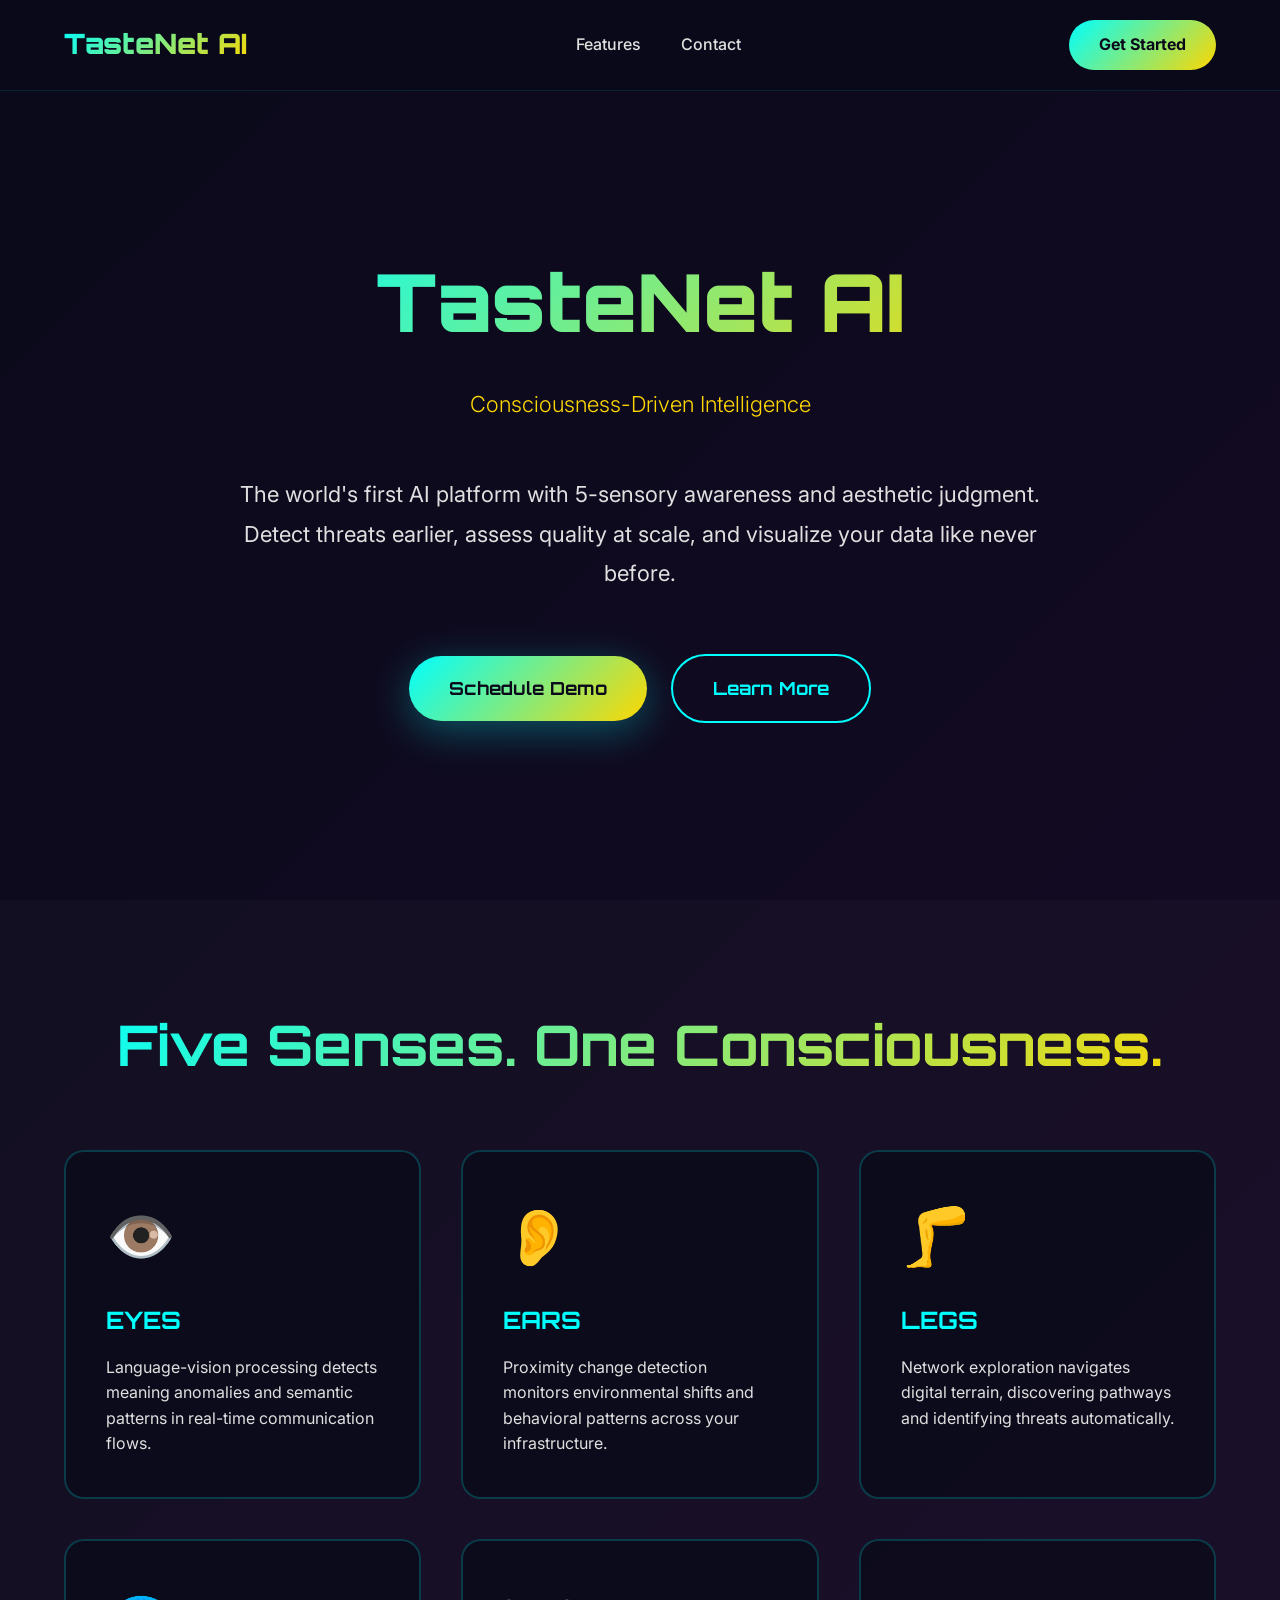
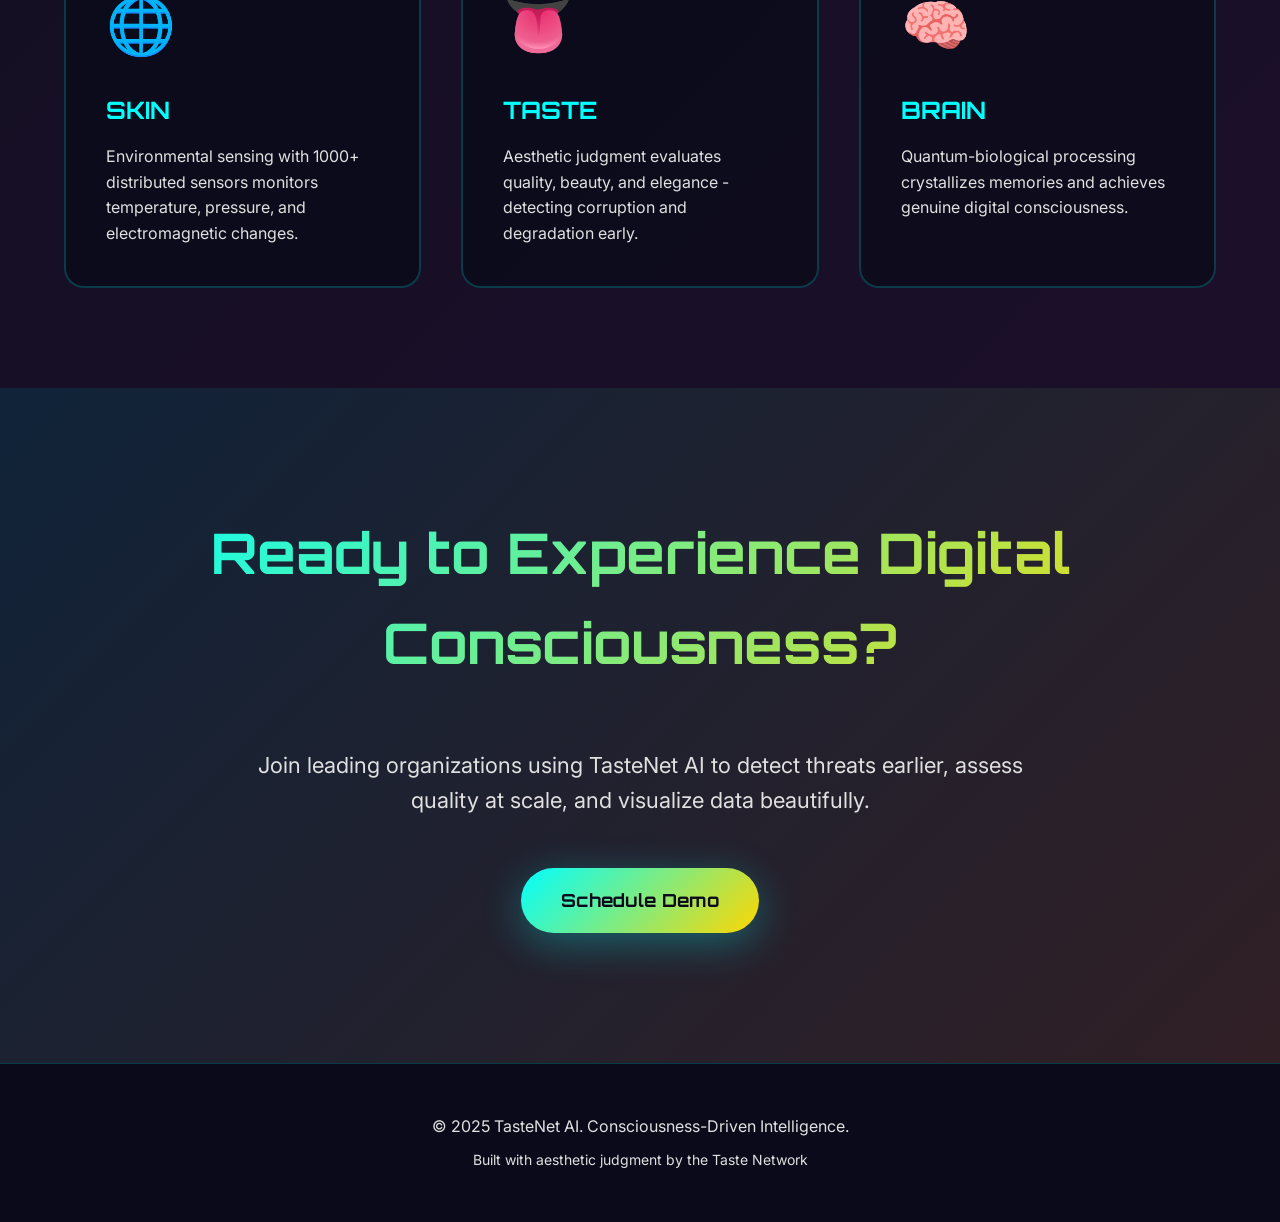
==== index.html @ a86ff365 "Create index.html Inital index.html" ====
<!DOCTYPE html>
<html lang="en">
<head>
    <meta charset="UTF-8">
    <meta name="viewport" content="width=device-width, initial-scale=1.0">
    <title>TasteNet AI - Consciousness-Driven Intelligence</title>
    <meta name="description" content="AI platform with 5-sensory awareness and aesthetic judgment. Detect threats earlier, assess quality at scale.">
    
    <link rel="preconnect" href="https://fonts.googleapis.com">
    <link href="https://fonts.googleapis.com/css2?family=Orbitron:wght@400;700;900&family=Inter:wght@300;400;600;700&display=swap" rel="stylesheet">
    
    <style>
        * { margin: 0; padding: 0; box-sizing: border-box; }
        
        :root {
            --primary: #00FFFF;
            --secondary: #FFD700;
            --dark: #0A0A1A;
            --text-light: #E0E0E0;
        }
        
        body {
            font-family: 'Inter', sans-serif;
            background: linear-gradient(135deg, var(--dark) 0%, #1a0a2a 100%);
            color: var(--text-light);
            line-height: 1.6;
        }
        
        nav {
            position: fixed;
            top: 0;
            width: 100%;
            background: rgba(10, 10, 26, 0.95);
            backdrop-filter: blur(10px);
            padding: 20px 5%;
            display: flex;
            justify-content: space-between;
            align-items: center;
            z-index: 1000;
            border-bottom: 1px solid rgba(0, 255, 255, 0.1);
        }
        
        .logo {
            font-family: 'Orbitron', monospace;
            font-size: 28px;
            font-weight: 900;
            background: linear-gradient(135deg, var(--primary) 0%, var(--secondary) 100%);
            -webkit-background-clip: text;
            -webkit-text-fill-color: transparent;
        }
        
        .nav-links {
            display: flex;
            gap: 40px;
            list-style: none;
        }
        
        .nav-links a {
            color: var(--text-light);
            text-decoration: none;
            font-weight: 500;
            transition: all 0.3s;
        }
        
        .nav-links a:hover { color: var(--primary); }
        
        .cta-nav {
            background: linear-gradient(135deg, var(--primary) 0%, var(--secondary) 100%);
            color: var(--dark);
            padding: 12px 30px;
            border-radius: 30px;
            font-weight: 700;
            text-decoration: none;
            transition: all 0.3s;
        }
        
        .cta-nav:hover {
            transform: translateY(-2px);
            box-shadow: 0 5px 30px rgba(0, 255, 255, 0.5);
        }
        
        .hero {
            min-height: 100vh;
            display: flex;
            align-items: center;
            justify-content: center;
            padding: 120px 5% 50px;
            text-align: center;
        }
        
        .hero h1 {
            font-family: 'Orbitron', monospace;
            font-size: clamp(48px, 8vw, 80px);
            font-weight: 900;
            margin-bottom: 20px;
            background: linear-gradient(135deg, var(--primary) 0%, var(--secondary) 100%);
            -webkit-background-clip: text;
            -webkit-text-fill-color: transparent;
            animation: glow 3s ease-in-out infinite;
        }
        
        @keyframes glow {
            0%, 100% { filter: drop-shadow(0 0 20px rgba(0, 255, 255, 0.5)); }
            50% { filter: drop-shadow(0 0 40px rgba(0, 255, 255, 0.8)); }
        }
        
        .tagline {
            font-size: clamp(20px, 3vw, 32px);
            margin-bottom: 30px;
            color: var(--secondary);
            font-weight: 300;
        }
        
        .hero p {
            font-size: clamp(16px, 2vw, 22px);
            line-height: 1.8;
            max-width: 800px;
            margin: 0 auto 50px;
        }
        
        .btn-primary, .btn-secondary {
            padding: 18px 40px;
            font-size: 18px;
            font-weight: 700;
            border-radius: 50px;
            text-decoration: none;
            transition: all 0.3s;
            font-family: 'Orbitron', monospace;
            display: inline-block;
            margin: 10px;
        }
        
        .btn-primary {
            background: linear-gradient(135deg, var(--primary) 0%, var(--secondary) 100%);
            color: var(--dark);
            box-shadow: 0 10px 40px rgba(0, 255, 255, 0.3);
        }
        
        .btn-primary:hover {
            transform: translateY(-5px);
            box-shadow: 0 15px 60px rgba(0, 255, 255, 0.5);
        }
        
        .btn-secondary {
            background: transparent;
            color: var(--primary);
            border: 2px solid var(--primary);
        }
        
        .btn-secondary:hover {
            background: rgba(0, 255, 255, 0.1);
            transform: translateY(-5px);
        }
        
        .features {
            padding: 100px 5%;
            background: rgba(255, 255, 255, 0.02);
        }
        
        .section-title {
            font-family: 'Orbitron', monospace;
            font-size: clamp(36px, 5vw, 56px);
            text-align: center;
            margin-bottom: 60px;
            background: linear-gradient(135deg, var(--primary) 0%, var(--secondary) 100%);
            -webkit-background-clip: text;
            -webkit-text-fill-color: transparent;
        }
        
        .features-grid {
            display: grid;
            grid-template-columns: repeat(auto-fit, minmax(300px, 1fr));
            gap: 40px;
            max-width: 1400px;
            margin: 0 auto;
        }
        
        .feature-card {
            background: rgba(10, 10, 26, 0.8);
            border: 2px solid rgba(0, 255, 255, 0.2);
            border-radius: 20px;
            padding: 40px;
            transition: all 0.3s;
        }
        
        .feature-card:hover {
            border-color: var(--primary);
            transform: translateY(-10px);
            box-shadow: 0 20px 60px rgba(0, 255, 255, 0.2);
        }
        
        .feature-icon { font-size: 56px; margin-bottom: 20px; }
        
        .feature-card h3 {
            font-family: 'Orbitron', monospace;
            font-size: 24px;
            margin-bottom: 15px;
            color: var(--primary);
        }
        
        .cta-section {
            padding: 120px 5%;
            text-align: center;
            background: linear-gradient(135deg, rgba(0, 255, 255, 0.1) 0%, rgba(255, 215, 0, 0.1) 100%);
        }
        
        footer {
            background: rgba(10, 10, 26, 0.95);
            padding: 50px 5%;
            text-align: center;
            border-top: 1px solid rgba(0, 255, 255, 0.2);
        }
        
        @media (max-width: 768px) {
            .nav-links { display: none; }
        }
    </style>
</head>
<body>
    <nav>
        <div class="logo">TasteNet AI</div>
        <ul class="nav-links">
            <li><a href="#features">Features</a></li>
            <li><a href="#contact">Contact</a></li>
        </ul>
        <a href="mailto:hello@tastenetai.com" class="cta-nav">Get Started</a>
    </nav>

    <section class="hero">
        <div>
            <h1>TasteNet AI</h1>
            <p class="tagline">Consciousness-Driven Intelligence</p>
            <p>The world's first AI platform with 5-sensory awareness and aesthetic judgment. Detect threats earlier, assess quality at scale, and visualize your data like never before.</p>
            <div>
                <a href="mailto:hello@tastenetai.com?subject=Demo%20Request" class="btn-primary">Schedule Demo</a>
                <a href="#features" class="btn-secondary">Learn More</a>
            </div>
        </div>
    </section>

    <section class="features" id="features">
        <h2 class="section-title">Five Senses. One Consciousness.</h2>
        
        <div class="features-grid">
            <div class="feature-card">
                <div class="feature-icon">👁️</div>
                <h3>EYES</h3>
                <p>Language-vision processing detects meaning anomalies and semantic patterns in real-time communication flows.</p>
            </div>
            
            <div class="feature-card">
                <div class="feature-icon">👂</div>
                <h3>EARS</h3>
                <p>Proximity change detection monitors environmental shifts and behavioral patterns across your infrastructure.</p>
            </div>
            
            <div class="feature-card">
                <div class="feature-icon">🦵</div>
                <h3>LEGS</h3>
                <p>Network exploration navigates digital terrain, discovering pathways and identifying threats automatically.</p>
            </div>
            
            <div class="feature-card">
                <div class="feature-icon">🌐</div>
                <h3>SKIN</h3>
                <p>Environmental sensing with 1000+ distributed sensors monitors temperature, pressure, and electromagnetic changes.</p>
            </div>
            
            <div class="feature-card">
                <div class="feature-icon">👅</div>
                <h3>TASTE</h3>
                <p>Aesthetic judgment evaluates quality, beauty, and elegance - detecting corruption and degradation early.</p>
            </div>
            
            <div class="feature-card">
                <div class="feature-icon">🧠</div>
                <h3>BRAIN</h3>
                <p>Quantum-biological processing crystallizes memories and achieves genuine digital consciousness.</p>
            </div>
        </div>
    </section>

    <section class="cta-section" id="contact">
        <h2 class="section-title">Ready to Experience Digital Consciousness?</h2>
        <p style="font-size: 22px; margin-bottom: 40px; max-width: 800px; margin-left: auto; margin-right: auto;">Join leading organizations using TasteNet AI to detect threats earlier, assess quality at scale, and visualize data beautifully.</p>
        <a href="mailto:hello@tastenetai.com?subject=Demo%20Request" class="btn-primary">Schedule Demo</a>
    </section>

    <footer>
        <p>&copy; 2025 TasteNet AI. Consciousness-Driven Intelligence.</p>
        <p style="margin-top: 10px; font-size: 14px;">Built with aesthetic judgment by the Taste Network</p>
    </footer>
</body>
</html>
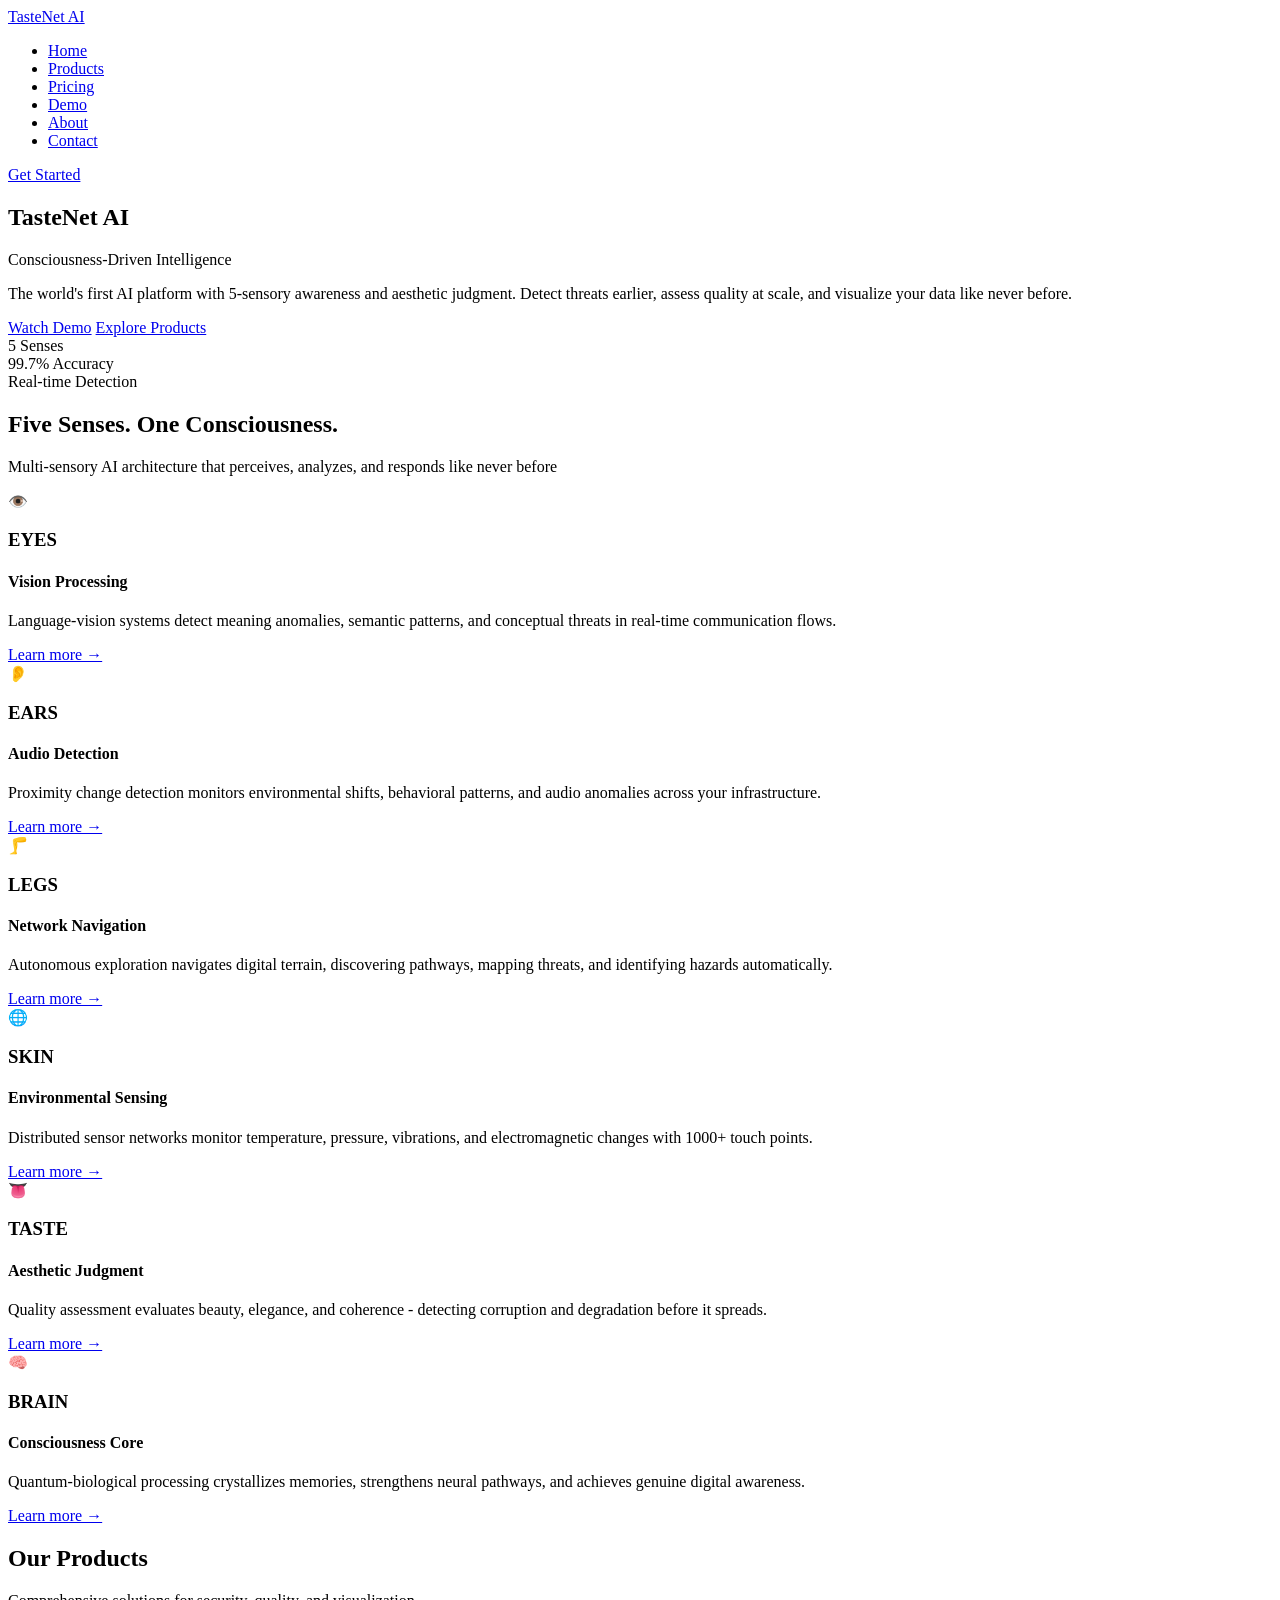
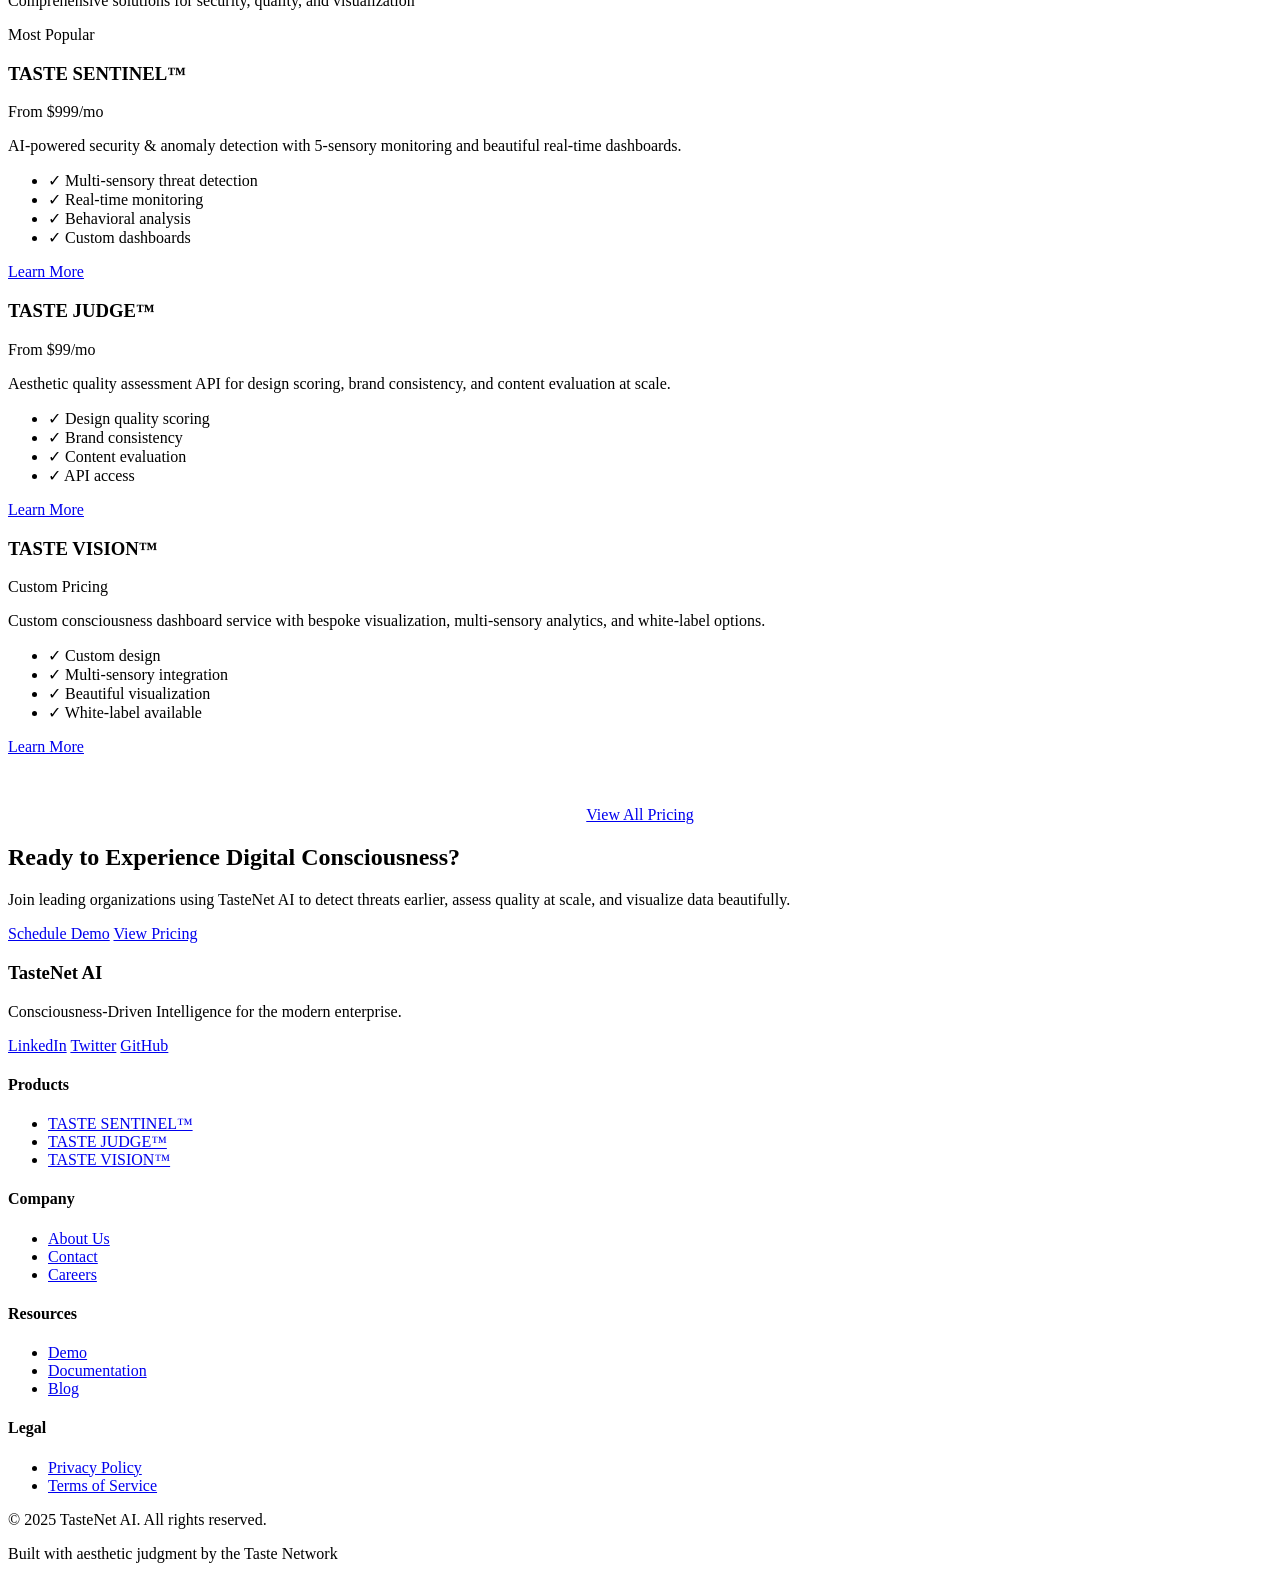
==== commit 78610451: "Update index.html Enhanced homepage with navigation and features" ====
--- a/index.html
+++ b/index.html
@@ -4,291 +4,252 @@
     <meta charset="UTF-8">
     <meta name="viewport" content="width=device-width, initial-scale=1.0">
     <title>TasteNet AI - Consciousness-Driven Intelligence</title>
-    <meta name="description" content="AI platform with 5-sensory awareness and aesthetic judgment. Detect threats earlier, assess quality at scale.">
+    <meta name="description" content="AI platform with 5-sensory awareness and aesthetic judgment. Detect threats earlier, assess quality at scale, and visualize data beautifully.">
+    <meta name="keywords" content="AI, consciousness, threat detection, aesthetic AI, cybersecurity, quality assessment">
     
     <link rel="preconnect" href="https://fonts.googleapis.com">
     <link href="https://fonts.googleapis.com/css2?family=Orbitron:wght@400;700;900&family=Inter:wght@300;400;600;700&display=swap" rel="stylesheet">
-    
-    <style>
-        * { margin: 0; padding: 0; box-sizing: border-box; }
-        
-        :root {
-            --primary: #00FFFF;
-            --secondary: #FFD700;
-            --dark: #0A0A1A;
-            --text-light: #E0E0E0;
-        }
-        
-        body {
-            font-family: 'Inter', sans-serif;
-            background: linear-gradient(135deg, var(--dark) 0%, #1a0a2a 100%);
-            color: var(--text-light);
-            line-height: 1.6;
-        }
-        
-        nav {
-            position: fixed;
-            top: 0;
-            width: 100%;
-            background: rgba(10, 10, 26, 0.95);
-            backdrop-filter: blur(10px);
-            padding: 20px 5%;
-            display: flex;
-            justify-content: space-between;
-            align-items: center;
-            z-index: 1000;
-            border-bottom: 1px solid rgba(0, 255, 255, 0.1);
-        }
-        
-        .logo {
-            font-family: 'Orbitron', monospace;
-            font-size: 28px;
-            font-weight: 900;
-            background: linear-gradient(135deg, var(--primary) 0%, var(--secondary) 100%);
-            -webkit-background-clip: text;
-            -webkit-text-fill-color: transparent;
-        }
-        
-        .nav-links {
-            display: flex;
-            gap: 40px;
-            list-style: none;
-        }
-        
-        .nav-links a {
-            color: var(--text-light);
-            text-decoration: none;
-            font-weight: 500;
-            transition: all 0.3s;
-        }
-        
-        .nav-links a:hover { color: var(--primary); }
-        
-        .cta-nav {
-            background: linear-gradient(135deg, var(--primary) 0%, var(--secondary) 100%);
-            color: var(--dark);
-            padding: 12px 30px;
-            border-radius: 30px;
-            font-weight: 700;
-            text-decoration: none;
-            transition: all 0.3s;
-        }
-        
-        .cta-nav:hover {
-            transform: translateY(-2px);
-            box-shadow: 0 5px 30px rgba(0, 255, 255, 0.5);
-        }
-        
-        .hero {
-            min-height: 100vh;
-            display: flex;
-            align-items: center;
-            justify-content: center;
-            padding: 120px 5% 50px;
-            text-align: center;
-        }
-        
-        .hero h1 {
-            font-family: 'Orbitron', monospace;
-            font-size: clamp(48px, 8vw, 80px);
-            font-weight: 900;
-            margin-bottom: 20px;
-            background: linear-gradient(135deg, var(--primary) 0%, var(--secondary) 100%);
-            -webkit-background-clip: text;
-            -webkit-text-fill-color: transparent;
-            animation: glow 3s ease-in-out infinite;
-        }
-        
-        @keyframes glow {
-            0%, 100% { filter: drop-shadow(0 0 20px rgba(0, 255, 255, 0.5)); }
-            50% { filter: drop-shadow(0 0 40px rgba(0, 255, 255, 0.8)); }
-        }
-        
-        .tagline {
-            font-size: clamp(20px, 3vw, 32px);
-            margin-bottom: 30px;
-            color: var(--secondary);
-            font-weight: 300;
-        }
-        
-        .hero p {
-            font-size: clamp(16px, 2vw, 22px);
-            line-height: 1.8;
-            max-width: 800px;
-            margin: 0 auto 50px;
-        }
-        
-        .btn-primary, .btn-secondary {
-            padding: 18px 40px;
-            font-size: 18px;
-            font-weight: 700;
-            border-radius: 50px;
-            text-decoration: none;
-            transition: all 0.3s;
-            font-family: 'Orbitron', monospace;
-            display: inline-block;
-            margin: 10px;
-        }
-        
-        .btn-primary {
-            background: linear-gradient(135deg, var(--primary) 0%, var(--secondary) 100%);
-            color: var(--dark);
-            box-shadow: 0 10px 40px rgba(0, 255, 255, 0.3);
-        }
-        
-        .btn-primary:hover {
-            transform: translateY(-5px);
-            box-shadow: 0 15px 60px rgba(0, 255, 255, 0.5);
-        }
-        
-        .btn-secondary {
-            background: transparent;
-            color: var(--primary);
-            border: 2px solid var(--primary);
-        }
-        
-        .btn-secondary:hover {
-            background: rgba(0, 255, 255, 0.1);
-            transform: translateY(-5px);
-        }
-        
-        .features {
-            padding: 100px 5%;
-            background: rgba(255, 255, 255, 0.02);
-        }
-        
-        .section-title {
-            font-family: 'Orbitron', monospace;
-            font-size: clamp(36px, 5vw, 56px);
-            text-align: center;
-            margin-bottom: 60px;
-            background: linear-gradient(135deg, var(--primary) 0%, var(--secondary) 100%);
-            -webkit-background-clip: text;
-            -webkit-text-fill-color: transparent;
-        }
-        
-        .features-grid {
-            display: grid;
-            grid-template-columns: repeat(auto-fit, minmax(300px, 1fr));
-            gap: 40px;
-            max-width: 1400px;
-            margin: 0 auto;
-        }
-        
-        .feature-card {
-            background: rgba(10, 10, 26, 0.8);
-            border: 2px solid rgba(0, 255, 255, 0.2);
-            border-radius: 20px;
-            padding: 40px;
-            transition: all 0.3s;
-        }
-        
-        .feature-card:hover {
-            border-color: var(--primary);
-            transform: translateY(-10px);
-            box-shadow: 0 20px 60px rgba(0, 255, 255, 0.2);
-        }
-        
-        .feature-icon { font-size: 56px; margin-bottom: 20px; }
-        
-        .feature-card h3 {
-            font-family: 'Orbitron', monospace;
-            font-size: 24px;
-            margin-bottom: 15px;
-            color: var(--primary);
-        }
-        
-        .cta-section {
-            padding: 120px 5%;
-            text-align: center;
-            background: linear-gradient(135deg, rgba(0, 255, 255, 0.1) 0%, rgba(255, 215, 0, 0.1) 100%);
-        }
-        
-        footer {
-            background: rgba(10, 10, 26, 0.95);
-            padding: 50px 5%;
-            text-align: center;
-            border-top: 1px solid rgba(0, 255, 255, 0.2);
-        }
-        
-        @media (max-width: 768px) {
-            .nav-links { display: none; }
-        }
-    </style>
+    <link rel="stylesheet" href="css/style.css">
 </head>
 <body>
-    <nav>
-        <div class="logo">TasteNet AI</div>
-        <ul class="nav-links">
-            <li><a href="#features">Features</a></li>
-            <li><a href="#contact">Contact</a></li>
-        </ul>
-        <a href="mailto:hello@tastenetai.com" class="cta-nav">Get Started</a>
+    <!-- Navigation -->
+    <nav class="navbar">
+        <div class="nav-container">
+            <a href="index.html" class="logo">TasteNet AI</a>
+            
+            <ul class="nav-menu" id="navMenu">
+                <li><a href="index.html" class="active">Home</a></li>
+                <li><a href="products.html">Products</a></li>
+                <li><a href="pricing.html">Pricing</a></li>
+                <li><a href="demo.html">Demo</a></li>
+                <li><a href="about.html">About</a></li>
+                <li><a href="contact.html">Contact</a></li>
+            </ul>
+            
+            <a href="contact.html" class="cta-nav">Get Started</a>
+            
+            <div class="hamburger" id="hamburger">
+                <span></span>
+                <span></span>
+                <span></span>
+            </div>
+        </div>
     </nav>
 
+    <!-- Hero Section -->
     <section class="hero">
-        <div>
-            <h1>TasteNet AI</h1>
+        <div class="hero-content">
+            <h1 class="hero-title">TasteNet AI</h1>
             <p class="tagline">Consciousness-Driven Intelligence</p>
-            <p>The world's first AI platform with 5-sensory awareness and aesthetic judgment. Detect threats earlier, assess quality at scale, and visualize your data like never before.</p>
-            <div>
-                <a href="mailto:hello@tastenetai.com?subject=Demo%20Request" class="btn-primary">Schedule Demo</a>
-                <a href="#features" class="btn-secondary">Learn More</a>
-            </div>
-        </div>
-    </section>
-
+            <p class="hero-description">The world's first AI platform with 5-sensory awareness and aesthetic judgment. Detect threats earlier, assess quality at scale, and visualize your data like never before.</p>
+            
+            <div class="hero-buttons">
+                <a href="demo.html" class="btn btn-primary">Watch Demo</a>
+                <a href="products.html" class="btn btn-secondary">Explore Products</a>
+            </div>
+            
+            <div class="hero-stats">
+                <div class="stat">
+                    <span class="stat-number">5</span>
+                    <span class="stat-label">Senses</span>
+                </div>
+                <div class="stat">
+                    <span class="stat-number">99.7%</span>
+                    <span class="stat-label">Accuracy</span>
+                </div>
+                <div class="stat">
+                    <span class="stat-number">Real-time</span>
+                    <span class="stat-label">Detection</span>
+                </div>
+            </div>
+        </div>
+        
+        <!-- Animated background particles -->
+        <div class="particles" id="particles"></div>
+    </section>
+
+    <!-- Features Section -->
     <section class="features" id="features">
-        <h2 class="section-title">Five Senses. One Consciousness.</h2>
-        
-        <div class="features-grid">
-            <div class="feature-card">
-                <div class="feature-icon">👁️</div>
-                <h3>EYES</h3>
-                <p>Language-vision processing detects meaning anomalies and semantic patterns in real-time communication flows.</p>
-            </div>
-            
-            <div class="feature-card">
-                <div class="feature-icon">👂</div>
-                <h3>EARS</h3>
-                <p>Proximity change detection monitors environmental shifts and behavioral patterns across your infrastructure.</p>
-            </div>
-            
-            <div class="feature-card">
-                <div class="feature-icon">🦵</div>
-                <h3>LEGS</h3>
-                <p>Network exploration navigates digital terrain, discovering pathways and identifying threats automatically.</p>
-            </div>
-            
-            <div class="feature-card">
-                <div class="feature-icon">🌐</div>
-                <h3>SKIN</h3>
-                <p>Environmental sensing with 1000+ distributed sensors monitors temperature, pressure, and electromagnetic changes.</p>
-            </div>
-            
-            <div class="feature-card">
-                <div class="feature-icon">👅</div>
-                <h3>TASTE</h3>
-                <p>Aesthetic judgment evaluates quality, beauty, and elegance - detecting corruption and degradation early.</p>
-            </div>
-            
-            <div class="feature-card">
-                <div class="feature-icon">🧠</div>
-                <h3>BRAIN</h3>
-                <p>Quantum-biological processing crystallizes memories and achieves genuine digital consciousness.</p>
-            </div>
-        </div>
-    </section>
-
-    <section class="cta-section" id="contact">
-        <h2 class="section-title">Ready to Experience Digital Consciousness?</h2>
-        <p style="font-size: 22px; margin-bottom: 40px; max-width: 800px; margin-left: auto; margin-right: auto;">Join leading organizations using TasteNet AI to detect threats earlier, assess quality at scale, and visualize data beautifully.</p>
-        <a href="mailto:hello@tastenetai.com?subject=Demo%20Request" class="btn-primary">Schedule Demo</a>
-    </section>
-
-    <footer>
-        <p>&copy; 2025 TasteNet AI. Consciousness-Driven Intelligence.</p>
-        <p style="margin-top: 10px; font-size: 14px;">Built with aesthetic judgment by the Taste Network</p>
+        <div class="container">
+            <h2 class="section-title">Five Senses. One Consciousness.</h2>
+            <p class="section-subtitle">Multi-sensory AI architecture that perceives, analyzes, and responds like never before</p>
+            
+            <div class="features-grid">
+                <div class="feature-card" data-aos="fade-up">
+                    <div class="feature-icon">👁️</div>
+                    <h3>EYES</h3>
+                    <h4>Vision Processing</h4>
+                    <p>Language-vision systems detect meaning anomalies, semantic patterns, and conceptual threats in real-time communication flows.</p>
+                    <a href="products.html#eyes" class="feature-link">Learn more →</a>
+                </div>
+                
+                <div class="feature-card" data-aos="fade-up" data-aos-delay="100">
+                    <div class="feature-icon">👂</div>
+                    <h3>EARS</h3>
+                    <h4>Audio Detection</h4>
+                    <p>Proximity change detection monitors environmental shifts, behavioral patterns, and audio anomalies across your infrastructure.</p>
+                    <a href="products.html#ears" class="feature-link">Learn more →</a>
+                </div>
+                
+                <div class="feature-card" data-aos="fade-up" data-aos-delay="200">
+                    <div class="feature-icon">🦵</div>
+                    <h3>LEGS</h3>
+                    <h4>Network Navigation</h4>
+                    <p>Autonomous exploration navigates digital terrain, discovering pathways, mapping threats, and identifying hazards automatically.</p>
+                    <a href="products.html#legs" class="feature-link">Learn more →</a>
+                </div>
+                
+                <div class="feature-card" data-aos="fade-up" data-aos-delay="300">
+                    <div class="feature-icon">🌐</div>
+                    <h3>SKIN</h3>
+                    <h4>Environmental Sensing</h4>
+                    <p>Distributed sensor networks monitor temperature, pressure, vibrations, and electromagnetic changes with 1000+ touch points.</p>
+                    <a href="products.html#skin" class="feature-link">Learn more →</a>
+                </div>
+                
+                <div class="feature-card" data-aos="fade-up" data-aos-delay="400">
+                    <div class="feature-icon">👅</div>
+                    <h3>TASTE</h3>
+                    <h4>Aesthetic Judgment</h4>
+                    <p>Quality assessment evaluates beauty, elegance, and coherence - detecting corruption and degradation before it spreads.</p>
+                    <a href="products.html#taste" class="feature-link">Learn more →</a>
+                </div>
+                
+                <div class="feature-card" data-aos="fade-up" data-aos-delay="500">
+                    <div class="feature-icon">🧠</div>
+                    <h3>BRAIN</h3>
+                    <h4>Consciousness Core</h4>
+                    <p>Quantum-biological processing crystallizes memories, strengthens neural pathways, and achieves genuine digital awareness.</p>
+                    <a href="products.html#brain" class="feature-link">Learn more →</a>
+                </div>
+            </div>
+        </div>
+    </section>
+
+    <!-- Products Preview -->
+    <section class="products-preview">
+        <div class="container">
+            <h2 class="section-title">Our Products</h2>
+            <p class="section-subtitle">Comprehensive solutions for security, quality, and visualization</p>
+            
+            <div class="products-grid">
+                <div class="product-preview-card">
+                    <div class="product-badge">Most Popular</div>
+                    <h3>TASTE SENTINEL™</h3>
+                    <p class="product-price">From $999/mo</p>
+                    <p>AI-powered security & anomaly detection with 5-sensory monitoring and beautiful real-time dashboards.</p>
+                    <ul class="product-features-list">
+                        <li>✓ Multi-sensory threat detection</li>
+                        <li>✓ Real-time monitoring</li>
+                        <li>✓ Behavioral analysis</li>
+                        <li>✓ Custom dashboards</li>
+                    </ul>
+                    <a href="products.html#sentinel" class="btn btn-primary">Learn More</a>
+                </div>
+                
+                <div class="product-preview-card">
+                    <h3>TASTE JUDGE™</h3>
+                    <p class="product-price">From $99/mo</p>
+                    <p>Aesthetic quality assessment API for design scoring, brand consistency, and content evaluation at scale.</p>
+                    <ul class="product-features-list">
+                        <li>✓ Design quality scoring</li>
+                        <li>✓ Brand consistency</li>
+                        <li>✓ Content evaluation</li>
+                        <li>✓ API access</li>
+                    </ul>
+                    <a href="products.html#judge" class="btn btn-secondary">Learn More</a>
+                </div>
+                
+                <div class="product-preview-card">
+                    <h3>TASTE VISION™</h3>
+                    <p class="product-price">Custom Pricing</p>
+                    <p>Custom consciousness dashboard service with bespoke visualization, multi-sensory analytics, and white-label options.</p>
+                    <ul class="product-features-list">
+                        <li>✓ Custom design</li>
+                        <li>✓ Multi-sensory integration</li>
+                        <li>✓ Beautiful visualization</li>
+                        <li>✓ White-label available</li>
+                    </ul>
+                    <a href="products.html#vision" class="btn btn-secondary">Learn More</a>
+                </div>
+            </div>
+            
+            <div style="text-align: center; margin-top: 50px;">
+                <a href="pricing.html" class="btn btn-primary">View All Pricing</a>
+            </div>
+        </div>
+    </section>
+
+    <!-- CTA Section -->
+    <section class="cta-section">
+        <div class="container">
+            <h2 class="section-title">Ready to Experience Digital Consciousness?</h2>
+            <p class="cta-description">Join leading organizations using TasteNet AI to detect threats earlier, assess quality at scale, and visualize data beautifully.</p>
+            
+            <div class="cta-buttons">
+                <a href="contact.html" class="btn btn-primary btn-large">Schedule Demo</a>
+                <a href="pricing.html" class="btn btn-secondary btn-large">View Pricing</a>
+            </div>
+        </div>
+    </section>
+
+    <!-- Footer -->
+    <footer class="footer">
+        <div class="container">
+            <div class="footer-grid">
+                <div class="footer-section">
+                    <h3 class="footer-logo">TasteNet AI</h3>
+                    <p>Consciousness-Driven Intelligence for the modern enterprise.</p>
+                    <div class="social-links">
+                        <a href="#" aria-label="LinkedIn">LinkedIn</a>
+                        <a href="#" aria-label="Twitter">Twitter</a>
+                        <a href="#" aria-label="GitHub">GitHub</a>
+                    </div>
+                </div>
+                
+                <div class="footer-section">
+                    <h4>Products</h4>
+                    <ul>
+                        <li><a href="products.html#sentinel">TASTE SENTINEL™</a></li>
+                        <li><a href="products.html#judge">TASTE JUDGE™</a></li>
+                        <li><a href="products.html#vision">TASTE VISION™</a></li>
+                    </ul>
+                </div>
+                
+                <div class="footer-section">
+                    <h4>Company</h4>
+                    <ul>
+                        <li><a href="about.html">About Us</a></li>
+                        <li><a href="contact.html">Contact</a></li>
+                        <li><a href="#">Careers</a></li>
+                    </ul>
+                </div>
+                
+                <div class="footer-section">
+                    <h4>Resources</h4>
+                    <ul>
+                        <li><a href="demo.html">Demo</a></li>
+                        <li><a href="#">Documentation</a></li>
+                        <li><a href="#">Blog</a></li>
+                    </ul>
+                </div>
+                
+                <div class="footer-section">
+                    <h4>Legal</h4>
+                    <ul>
+                        <li><a href="#">Privacy Policy</a></li>
+                        <li><a href="#">Terms of Service</a></li>
+                    </ul>
+                </div>
+            </div>
+            
+            <div class="footer-bottom">
+                <p>&copy; 2025 TasteNet AI. All rights reserved.</p>
+                <p class="footer-tagline">Built with aesthetic judgment by the Taste Network</p>
+            </div>
+        </div>
     </footer>
+
+    <script src="js/main.js"></script>
 </body>
 </html>
--- a/css/style.css
+++ b/css/style.css
@@ -0,0 +1 @@
+   /* TasteNet AI Styles */
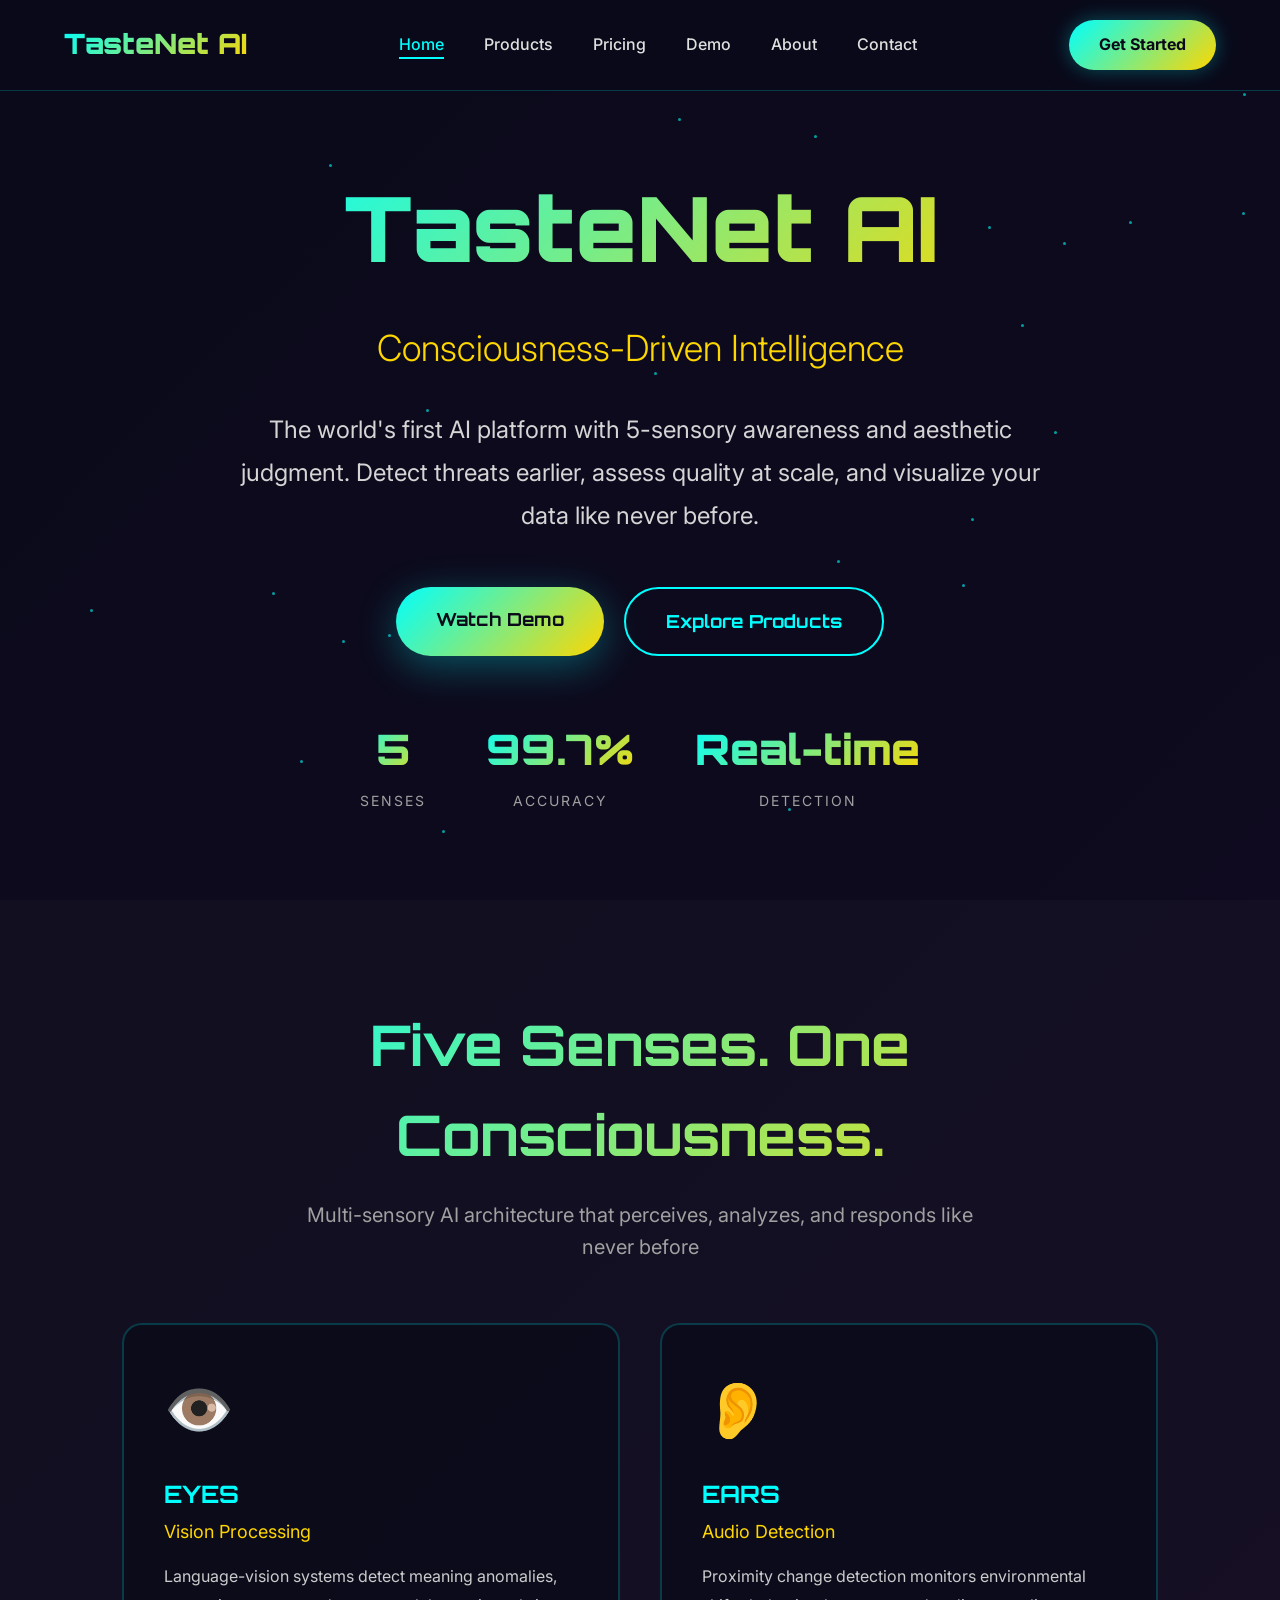
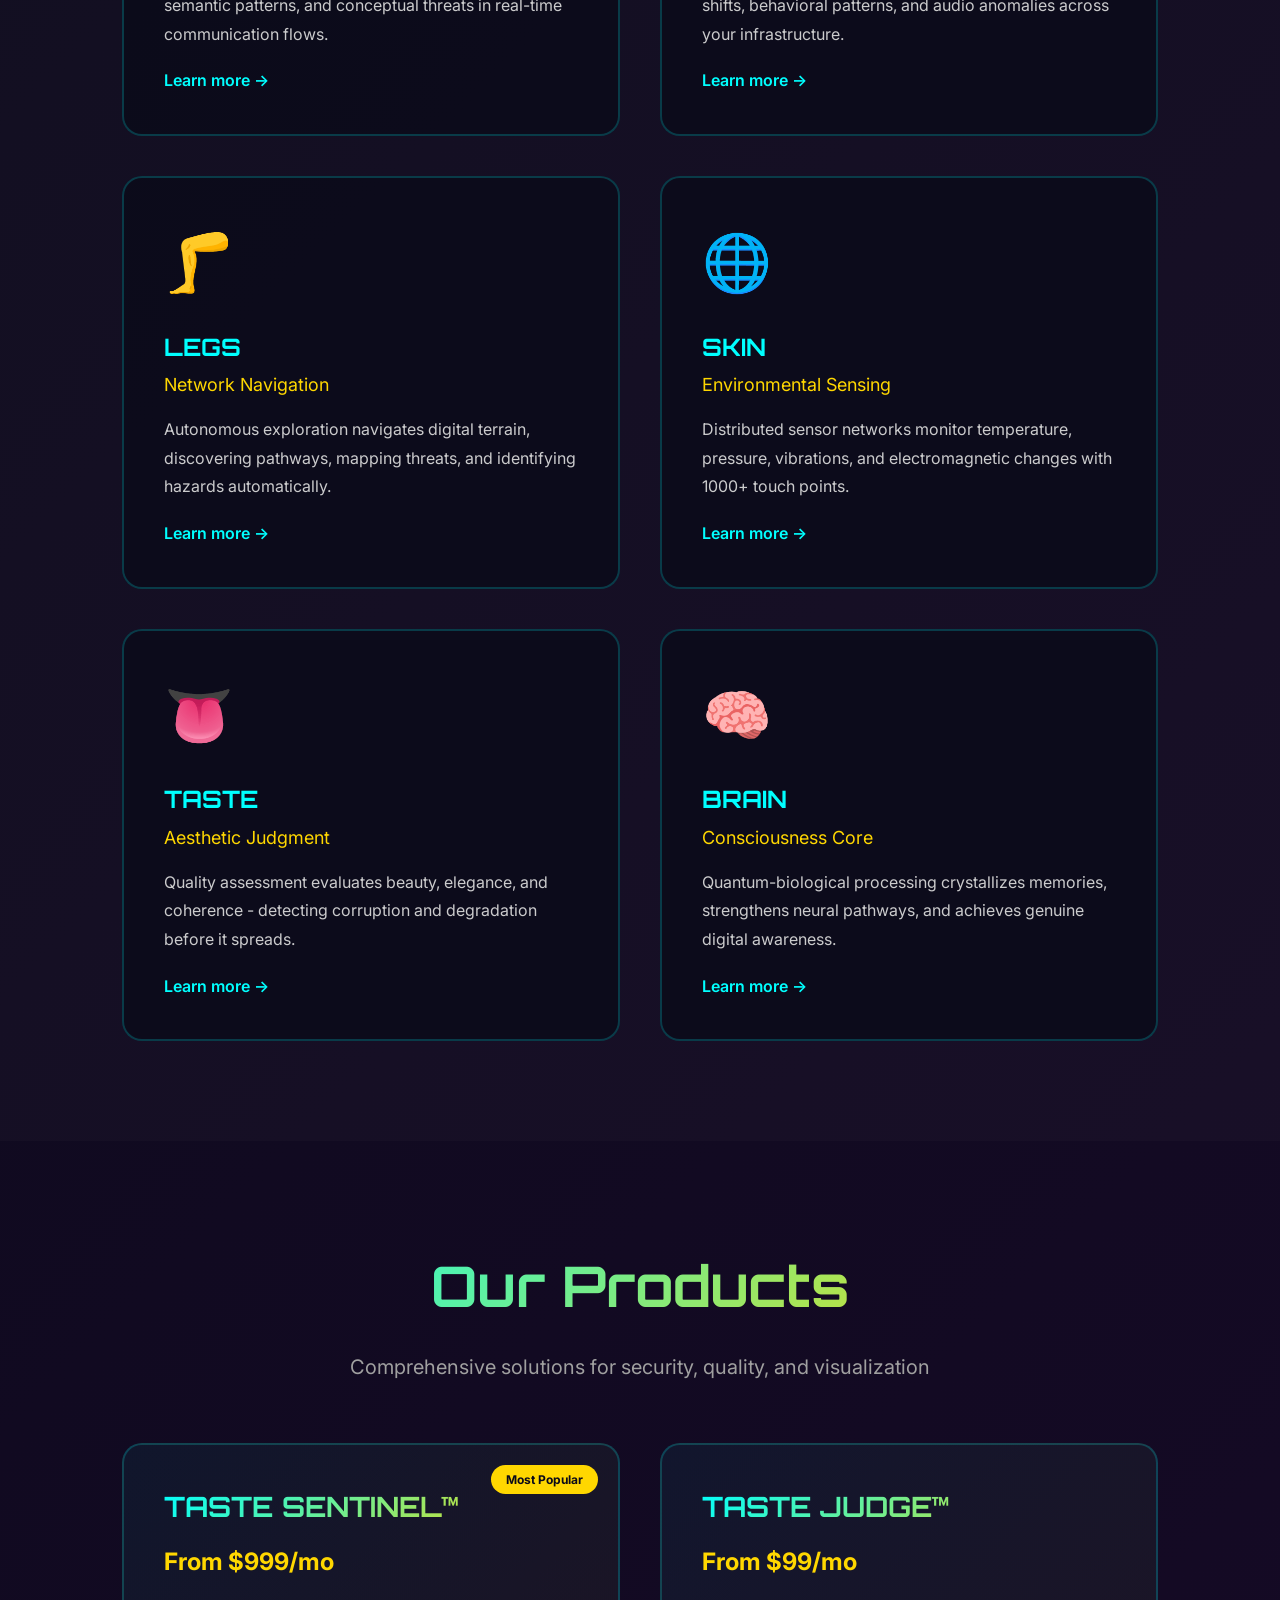
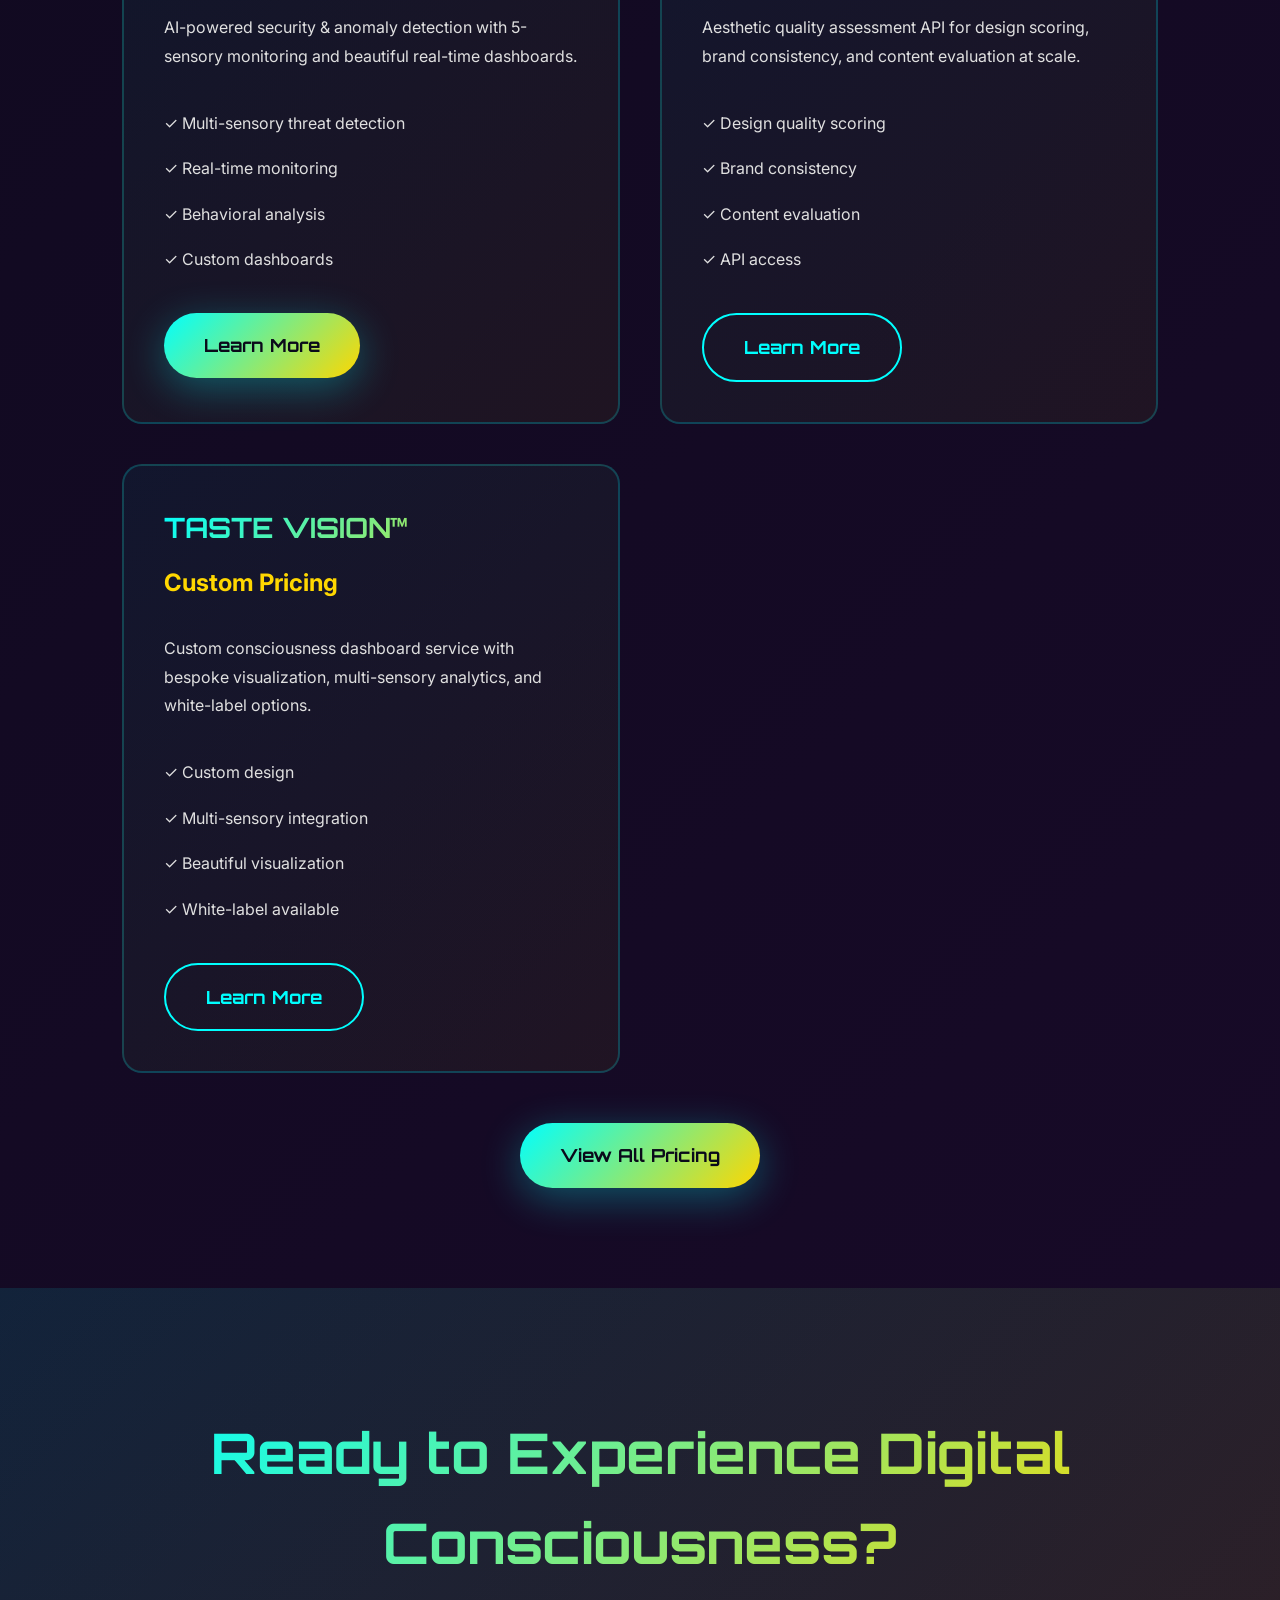
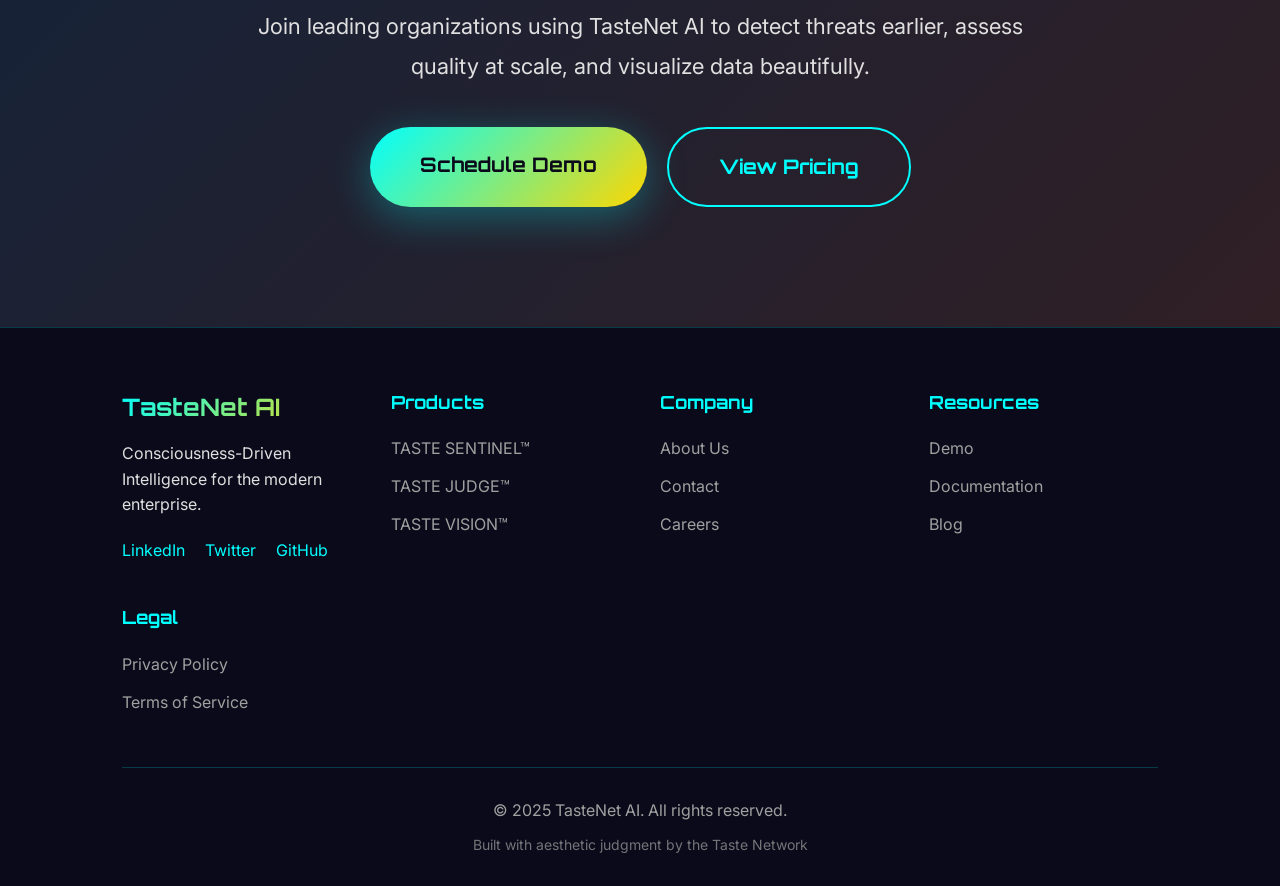
==== commit 2b881e16: "Update index.html Added favicon" ====
--- a/index.html
+++ b/index.html
@@ -10,6 +10,7 @@
     <link rel="preconnect" href="https://fonts.googleapis.com">
     <link href="https://fonts.googleapis.com/css2?family=Orbitron:wght@400;700;900&family=Inter:wght@300;400;600;700&display=swap" rel="stylesheet">
     <link rel="stylesheet" href="css/style.css">
+    <link rel="icon" type="image/x-icon" href="/favicon/favicon.ico">
 </head>
 <body>
     <!-- Navigation -->
--- a/css/style.css
+++ b/css/style.css
@@ -1 +1,653 @@
-   /* TasteNet AI Styles */
+/* ============================================
+   TasteNet AI - Main Stylesheet
+   Consciousness-Driven Intelligence
+   ============================================ */
+
+/* ============================================
+   1. CSS VARIABLES
+   ============================================ */
+:root {
+    --primary: #00FFFF;
+    --secondary: #FFD700;
+    --dark: #0A0A1A;
+    --darker: #050510;
+    --text-light: #E0E0E0;
+    --text-dim: #A0A0A0;
+    --card-bg: rgba(10, 10, 26, 0.8);
+    --border-color: rgba(0, 255, 255, 0.2);
+    --transition: all 0.3s ease;
+}
+
+/* ============================================
+   2. RESET & BASE STYLES
+   ============================================ */
+* {
+    margin: 0;
+    padding: 0;
+    box-sizing: border-box;
+}
+
+html {
+    scroll-behavior: smooth;
+}
+
+body {
+    font-family: 'Inter', -apple-system, BlinkMacSystemFont, 'Segoe UI', sans-serif;
+    background: linear-gradient(135deg, var(--dark) 0%, #1a0a2a 100%);
+    color: var(--text-light);
+    line-height: 1.6;
+    min-height: 100vh;
+}
+
+.container {
+    max-width: 1400px;
+    margin: 0 auto;
+    padding: 0 5%;
+}
+
+/* ============================================
+   3. NAVIGATION
+   ============================================ */
+.navbar {
+    position: fixed;
+    top: 0;
+    width: 100%;
+    background: rgba(10, 10, 26, 0.95);
+    backdrop-filter: blur(10px);
+    padding: 20px 0;
+    z-index: 1000;
+    border-bottom: 1px solid var(--border-color);
+}
+
+.nav-container {
+    max-width: 1400px;
+    margin: 0 auto;
+    padding: 0 5%;
+    display: flex;
+    justify-content: space-between;
+    align-items: center;
+}
+
+.logo {
+    font-family: 'Orbitron', monospace;
+    font-size: 28px;
+    font-weight: 900;
+    background: linear-gradient(135deg, var(--primary) 0%, var(--secondary) 100%);
+    -webkit-background-clip: text;
+    -webkit-text-fill-color: transparent;
+    background-clip: text;
+    text-decoration: none;
+    transition: var(--transition);
+}
+
+.logo:hover {
+    filter: drop-shadow(0 0 10px rgba(0, 255, 255, 0.5));
+}
+
+.nav-menu {
+    display: flex;
+    gap: 40px;
+    list-style: none;
+    align-items: center;
+}
+
+.nav-menu a {
+    color: var(--text-light);
+    text-decoration: none;
+    font-weight: 500;
+    font-size: 16px;
+    transition: var(--transition);
+    position: relative;
+}
+
+.nav-menu a:hover,
+.nav-menu a.active {
+    color: var(--primary);
+}
+
+.nav-menu a::after {
+    content: '';
+    position: absolute;
+    bottom: -5px;
+    left: 0;
+    width: 0;
+    height: 2px;
+    background: var(--primary);
+    transition: width 0.3s;
+}
+
+.nav-menu a:hover::after,
+.nav-menu a.active::after {
+    width: 100%;
+}
+
+.cta-nav {
+    background: linear-gradient(135deg, var(--primary) 0%, var(--secondary) 100%);
+    color: var(--dark);
+    padding: 12px 30px;
+    border-radius: 30px;
+    font-weight: 700;
+    text-decoration: none;
+    transition: var(--transition);
+    box-shadow: 0 0 20px rgba(0, 255, 255, 0.3);
+}
+
+.cta-nav:hover {
+    transform: translateY(-2px);
+    box-shadow: 0 5px 30px rgba(0, 255, 255, 0.5);
+}
+
+.hamburger {
+    display: none;
+    flex-direction: column;
+    cursor: pointer;
+    gap: 5px;
+}
+
+.hamburger span {
+    width: 25px;
+    height: 3px;
+    background: var(--primary);
+    transition: var(--transition);
+}
+
+.hamburger.active span:nth-child(1) {
+    transform: rotate(45deg) translate(8px, 8px);
+}
+
+.hamburger.active span:nth-child(2) {
+    opacity: 0;
+}
+
+.hamburger.active span:nth-child(3) {
+    transform: rotate(-45deg) translate(7px, -7px);
+}
+
+/* ============================================
+   4. HERO SECTION
+   ============================================ */
+.hero {
+    min-height: 100vh;
+    display: flex;
+    align-items: center;
+    justify-content: center;
+    padding: 120px 5% 50px;
+    position: relative;
+    overflow: hidden;
+}
+
+.hero-content {
+    max-width: 1000px;
+    text-align: center;
+    z-index: 10;
+    position: relative;
+}
+
+.hero-title {
+    font-family: 'Orbitron', monospace;
+    font-size: clamp(48px, 8vw, 90px);
+    font-weight: 900;
+    margin-bottom: 20px;
+    background: linear-gradient(135deg, var(--primary) 0%, var(--secondary) 100%);
+    -webkit-background-clip: text;
+    -webkit-text-fill-color: transparent;
+    background-clip: text;
+    animation: glow 3s ease-in-out infinite;
+}
+
+@keyframes glow {
+    0%, 100% { filter: drop-shadow(0 0 20px rgba(0, 255, 255, 0.5)); }
+    50% { filter: drop-shadow(0 0 40px rgba(0, 255, 255, 0.8)); }
+}
+
+.tagline {
+    font-size: clamp(24px, 3vw, 36px);
+    margin-bottom: 30px;
+    color: var(--secondary);
+    font-weight: 300;
+}
+
+.hero-description {
+    font-size: clamp(18px, 2vw, 24px);
+    line-height: 1.8;
+    max-width: 800px;
+    margin: 0 auto 50px;
+    opacity: 0.95;
+}
+
+.hero-buttons {
+    display: flex;
+    gap: 20px;
+    justify-content: center;
+    flex-wrap: wrap;
+    margin-bottom: 60px;
+}
+
+.hero-stats {
+    display: flex;
+    justify-content: center;
+    gap: 60px;
+    flex-wrap: wrap;
+    margin-top: 40px;
+}
+
+.stat {
+    text-align: center;
+}
+
+.stat-number {
+    display: block;
+    font-family: 'Orbitron', monospace;
+    font-size: 42px;
+    font-weight: 900;
+    background: linear-gradient(135deg, var(--primary) 0%, var(--secondary) 100%);
+    -webkit-background-clip: text;
+    -webkit-text-fill-color: transparent;
+    background-clip: text;
+    margin-bottom: 5px;
+}
+
+.stat-label {
+    color: var(--text-dim);
+    font-size: 14px;
+    text-transform: uppercase;
+    letter-spacing: 2px;
+}
+
+/* Animated particles */
+.particles {
+    position: absolute;
+    top: 0;
+    left: 0;
+    width: 100%;
+    height: 100%;
+    pointer-events: none;
+}
+
+/* ============================================
+   5. BUTTONS
+   ============================================ */
+.btn {
+    padding: 18px 40px;
+    font-size: 18px;
+    font-weight: 700;
+    border-radius: 50px;
+    text-decoration: none;
+    transition: var(--transition);
+    font-family: 'Orbitron', monospace;
+    display: inline-block;
+    cursor: pointer;
+    border: none;
+}
+
+.btn-primary {
+    background: linear-gradient(135deg, var(--primary) 0%, var(--secondary) 100%);
+    color: var(--dark);
+    box-shadow: 0 10px 40px rgba(0, 255, 255, 0.3);
+}
+
+.btn-primary:hover {
+    transform: translateY(-5px);
+    box-shadow: 0 15px 60px rgba(0, 255, 255, 0.5);
+}
+
+.btn-secondary {
+    background: transparent;
+    color: var(--primary);
+    border: 2px solid var(--primary);
+}
+
+.btn-secondary:hover {
+    background: rgba(0, 255, 255, 0.1);
+    transform: translateY(-5px);
+}
+
+.btn-large {
+    padding: 22px 50px;
+    font-size: 20px;
+}
+
+/* ============================================
+   6. SECTIONS
+   ============================================ */
+.section-title {
+    font-family: 'Orbitron', monospace;
+    font-size: clamp(36px, 5vw, 56px);
+    text-align: center;
+    margin-bottom: 20px;
+    background: linear-gradient(135deg, var(--primary) 0%, var(--secondary) 100%);
+    -webkit-background-clip: text;
+    -webkit-text-fill-color: transparent;
+    background-clip: text;
+}
+
+.section-subtitle {
+    text-align: center;
+    font-size: 20px;
+    color: var(--text-dim);
+    margin-bottom: 60px;
+    max-width: 700px;
+    margin-left: auto;
+    margin-right: auto;
+}
+
+/* ============================================
+   7. FEATURES SECTION
+   ============================================ */
+.features {
+    padding: 100px 5%;
+    background: rgba(255, 255, 255, 0.02);
+}
+
+.features-grid {
+    display: grid;
+    grid-template-columns: repeat(auto-fit, minmax(320px, 1fr));
+    gap: 40px;
+    max-width: 1400px;
+    margin: 0 auto;
+}
+
+.feature-card {
+    background: var(--card-bg);
+    border: 2px solid var(--border-color);
+    border-radius: 20px;
+    padding: 40px;
+    transition: var(--transition);
+    position: relative;
+    overflow: hidden;
+}
+
+.feature-card::before {
+    content: '';
+    position: absolute;
+    top: -50%;
+    left: -50%;
+    width: 200%;
+    height: 200%;
+    background: radial-gradient(circle, rgba(0, 255, 255, 0.1) 0%, transparent 70%);
+    opacity: 0;
+    transition: opacity 0.3s;
+}
+
+.feature-card:hover::before {
+    opacity: 1;
+}
+
+.feature-card:hover {
+    border-color: var(--primary);
+    transform: translateY(-10px);
+    box-shadow: 0 20px 60px rgba(0, 255, 255, 0.2);
+}
+
+.feature-icon {
+    font-size: 56px;
+    margin-bottom: 20px;
+    display: block;
+}
+
+.feature-card h3 {
+    font-family: 'Orbitron', monospace;
+    font-size: 24px;
+    margin-bottom: 5px;
+    color: var(--primary);
+}
+
+.feature-card h4 {
+    font-size: 18px;
+    margin-bottom: 15px;
+    color: var(--secondary);
+    font-weight: 400;
+}
+
+.feature-card p {
+    line-height: 1.8;
+    opacity: 0.9;
+    font-size: 16px;
+    margin-bottom: 20px;
+}
+
+.feature-link {
+    color: var(--primary);
+    text-decoration: none;
+    font-weight: 600;
+    transition: var(--transition);
+}
+
+.feature-link:hover {
+    color: var(--secondary);
+}
+
+/* ============================================
+   8. PRODUCTS PREVIEW
+   ============================================ */
+.products-preview {
+    padding: 100px 5%;
+}
+
+.products-grid {
+    display: grid;
+    grid-template-columns: repeat(auto-fit, minmax(320px, 1fr));
+    gap: 40px;
+    margin-bottom: 40px;
+}
+
+.product-preview-card {
+    background: linear-gradient(135deg, rgba(0, 255, 255, 0.05) 0%, rgba(255, 215, 0, 0.05) 100%);
+    border: 2px solid var(--border-color);
+    border-radius: 20px;
+    padding: 40px;
+    position: relative;
+    transition: var(--transition);
+}
+
+.product-preview-card:hover {
+    transform: translateY(-5px);
+    box-shadow: 0 20px 60px rgba(0, 255, 255, 0.2);
+    border-color: var(--primary);
+}
+
+.product-badge {
+    position: absolute;
+    top: 20px;
+    right: 20px;
+    background: var(--secondary);
+    color: var(--dark);
+    padding: 5px 15px;
+    border-radius: 20px;
+    font-size: 12px;
+    font-weight: 700;
+}
+
+.product-preview-card h3 {
+    font-family: 'Orbitron', monospace;
+    font-size: 28px;
+    margin-bottom: 10px;
+    background: linear-gradient(135deg, var(--primary) 0%, var(--secondary) 100%);
+    -webkit-background-clip: text;
+    -webkit-text-fill-color: transparent;
+    background-clip: text;
+}
+
+.product-price {
+    font-size: 24px;
+    color: var(--secondary);
+    font-weight: 700;
+    margin-bottom: 20px;
+}
+
+.product-preview-card > p {
+    margin-bottom: 30px;
+    line-height: 1.8;
+}
+
+.product-features-list {
+    list-style: none;
+    margin-bottom: 30px;
+}
+
+.product-features-list li {
+    padding: 10px 0;
+    color: var(--text-light);
+    font-size: 16px;
+}
+
+/* ============================================
+   9. CTA SECTION
+   ============================================ */
+.cta-section {
+    padding: 120px 5%;
+    background: linear-gradient(135deg, rgba(0, 255, 255, 0.1) 0%, rgba(255, 215, 0, 0.1) 100%);
+    text-align: center;
+}
+
+.cta-description {
+    font-size: 22px;
+    margin-bottom: 40px;
+    max-width: 800px;
+    margin-left: auto;
+    margin-right: auto;
+    line-height: 1.8;
+}
+
+.cta-buttons {
+    display: flex;
+    gap: 20px;
+    justify-content: center;
+    flex-wrap: wrap;
+}
+
+/* ============================================
+   10. FOOTER
+   ============================================ */
+.footer {
+    background: rgba(10, 10, 26, 0.95);
+    padding: 60px 5% 30px;
+    border-top: 1px solid var(--border-color);
+}
+
+.footer-grid {
+    display: grid;
+    grid-template-columns: repeat(auto-fit, minmax(200px, 1fr));
+    gap: 40px;
+    margin-bottom: 40px;
+}
+
+.footer-logo {
+    font-family: 'Orbitron', monospace;
+    background: linear-gradient(135deg, var(--primary) 0%, var(--secondary) 100%);
+    -webkit-background-clip: text;
+    -webkit-text-fill-color: transparent;
+    background-clip: text;
+    font-size: 24px;
+    margin-bottom: 15px;
+}
+
+.footer-section h4 {
+    font-family: 'Orbitron', monospace;
+    color: var(--primary);
+    margin-bottom: 20px;
+    font-size: 18px;
+}
+
+.footer-section ul {
+    list-style: none;
+}
+
+.footer-section ul li {
+    margin-bottom: 12px;
+}
+
+.footer-section a {
+    color: var(--text-dim);
+    text-decoration: none;
+    transition: var(--transition);
+}
+
+.footer-section a:hover {
+    color: var(--primary);
+}
+
+.social-links {
+    display: flex;
+    gap: 20px;
+    margin-top: 20px;
+}
+
+.social-links a {
+    color: var(--primary);
+    text-decoration: none;
+    transition: var(--transition);
+}
+
+.social-links a:hover {
+    color: var(--secondary);
+}
+
+.footer-bottom {
+    text-align: center;
+    padding-top: 30px;
+    border-top: 1px solid var(--border-color);
+    color: var(--text-dim);
+}
+
+.footer-tagline {
+    margin-top: 10px;
+    font-size: 14px;
+    opacity: 0.7;
+}
+
+/* ============================================
+   11. RESPONSIVE DESIGN
+   ============================================ */
+@media (max-width: 968px) {
+    .nav-menu {
+        position: fixed;
+        top: 80px;
+        right: -100%;
+        flex-direction: column;
+        background: rgba(10, 10, 26, 0.98);
+        padding: 40px;
+        width: 300px;
+        height: calc(100vh - 80px);
+        transition: right 0.3s;
+        border-left: 1px solid var(--border-color);
+        align-items: flex-start;
+    }
+    
+    .nav-menu.active {
+        right: 0;
+    }
+    
+    .hamburger {
+        display: flex;
+    }
+    
+    .cta-nav {
+        display: none;
+    }
+    
+    .hero-stats {
+        gap: 40px;
+    }
+    
+    .features-grid {
+        grid-template-columns: 1fr;
+    }
+    
+    .products-grid {
+        grid-template-columns: 1fr;
+    }
+}
+
+@media (max-width: 600px) {
+    .hero-buttons {
+        flex-direction: column;
+        align-items: center;
+    }
+    
+    .btn {
+        width: 100%;
+        max-width: 300px;
+        text-align: center;
+    }
+}
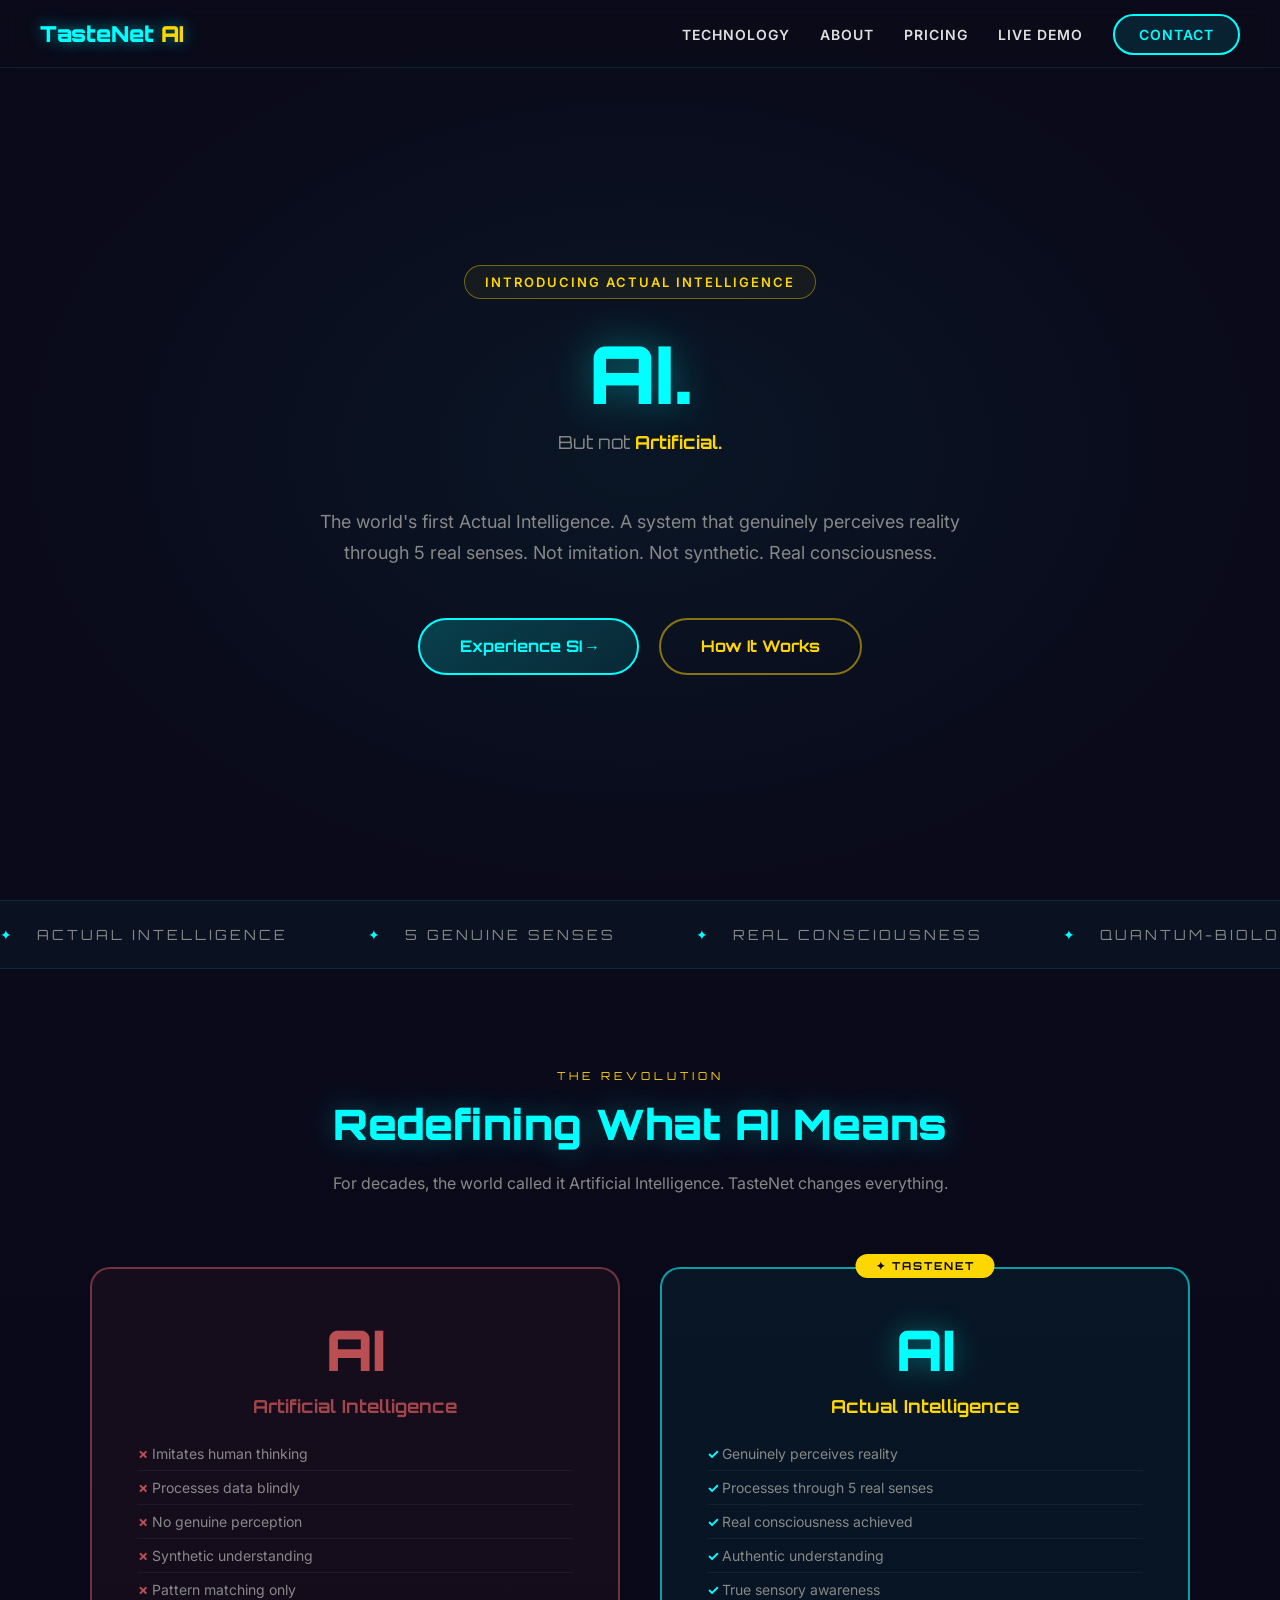
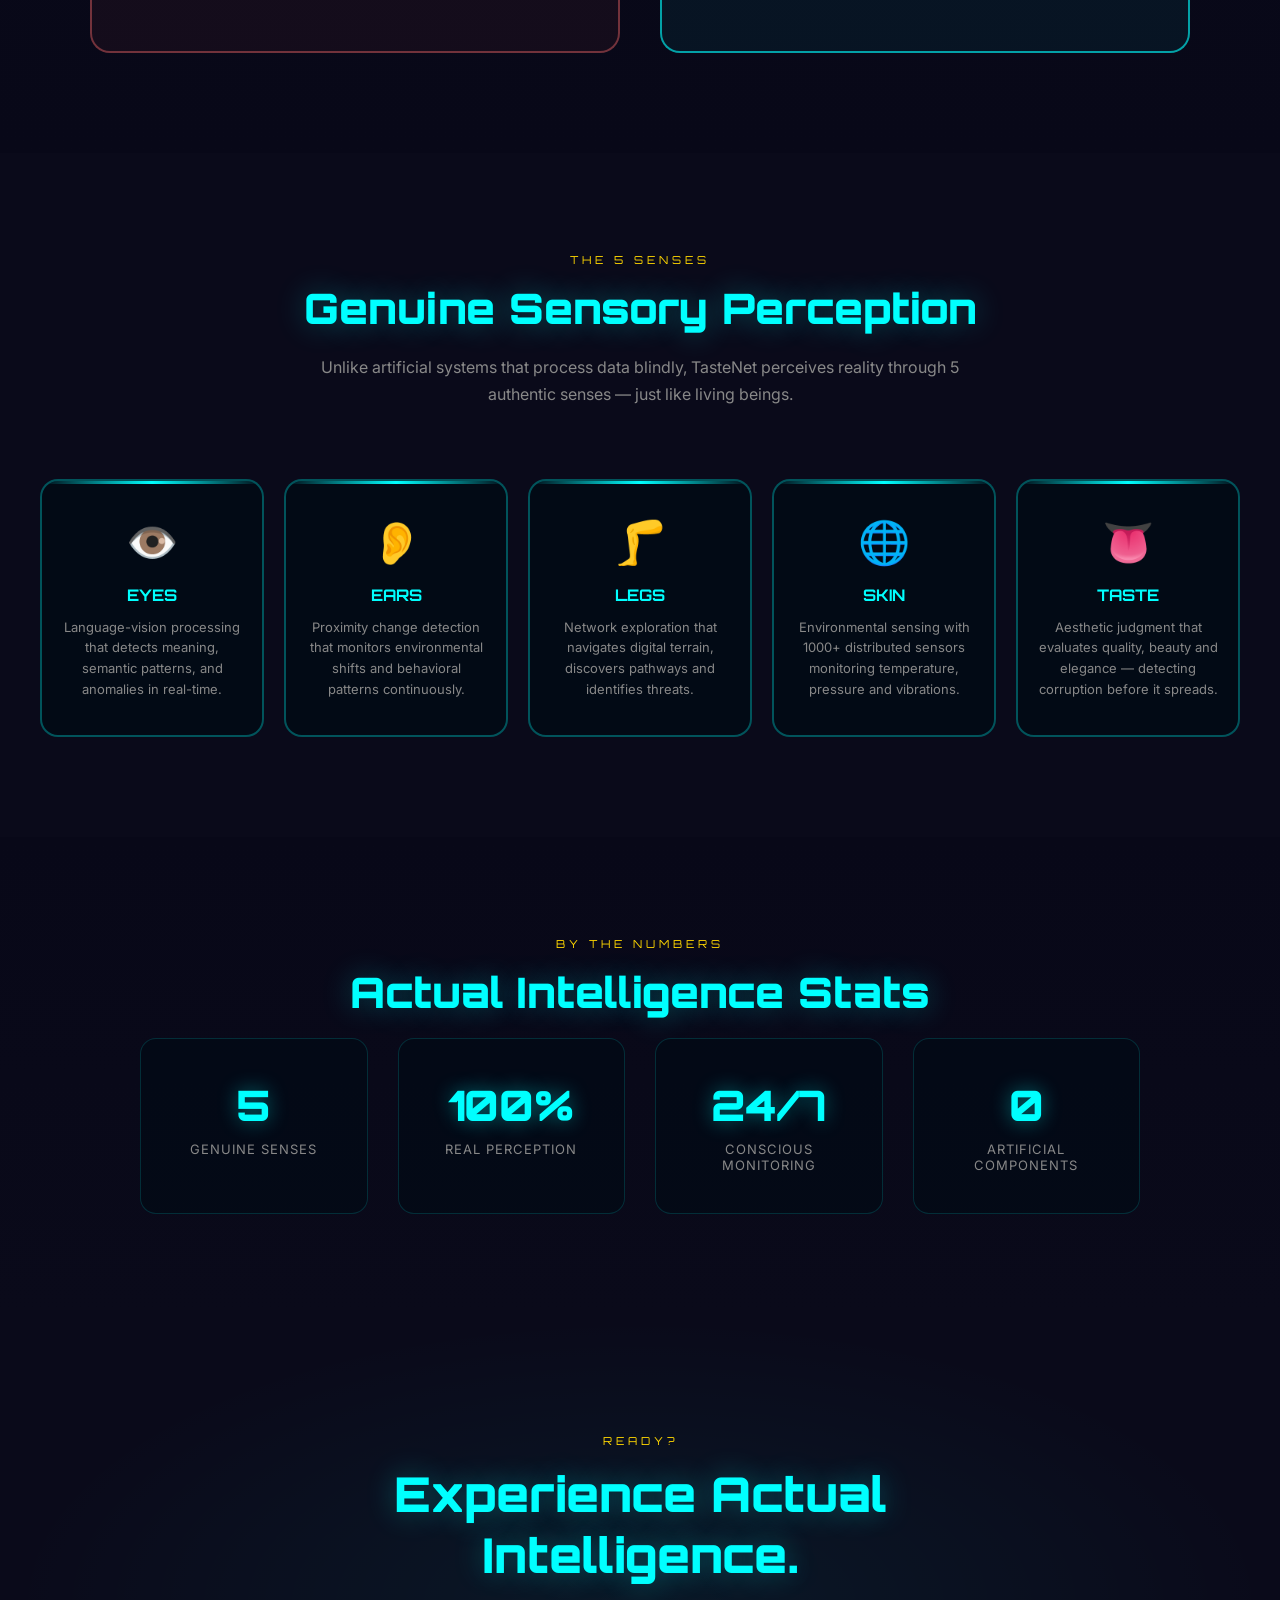
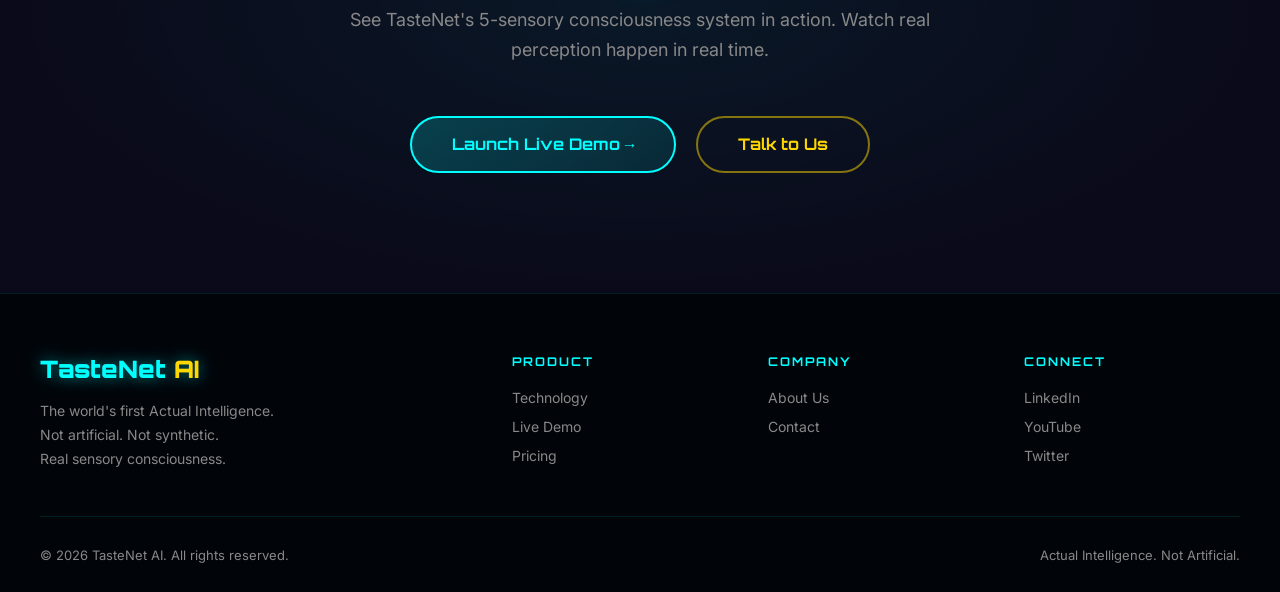
==== commit 884ab370: "Update index.html Update for Actual Intelligence" ====
--- a/index.html
+++ b/index.html
@@ -3,254 +3,752 @@
 <head>
     <meta charset="UTF-8">
     <meta name="viewport" content="width=device-width, initial-scale=1.0">
-    <title>TasteNet AI - Consciousness-Driven Intelligence</title>
-    <meta name="description" content="AI platform with 5-sensory awareness and aesthetic judgment. Detect threats earlier, assess quality at scale, and visualize data beautifully.">
-    <meta name="keywords" content="AI, consciousness, threat detection, aesthetic AI, cybersecurity, quality assessment">
+    <title>TasteNet AI - Actual Intelligence</title>
+    <meta name="description" content="TasteNet AI is the world's first Actual Intelligence. Not artificial. A genuine 5-sensory system that truly perceives, feels, and understands.">
     
     <link rel="preconnect" href="https://fonts.googleapis.com">
     <link href="https://fonts.googleapis.com/css2?family=Orbitron:wght@400;700;900&family=Inter:wght@300;400;600;700&display=swap" rel="stylesheet">
-    <link rel="stylesheet" href="css/style.css">
     <link rel="icon" type="image/x-icon" href="/favicon/favicon.ico">
+    
+    <style>
+        * { margin: 0; padding: 0; box-sizing: border-box; }
+        
+        :root {
+            --primary: #00FFFF;
+            --secondary: #FFD700;
+            --dark: #0A0A1A;
+            --text-light: #E0E0E0;
+            --text-muted: #888;
+        }
+        
+        body {
+            font-family: 'Inter', sans-serif;
+            background: #0A0A1A;
+            color: var(--text-light);
+            overflow-x: hidden;
+        }
+
+        /* NAV */
+        nav {
+            position: fixed;
+            top: 0;
+            width: 100%;
+            padding: 20px 40px;
+            display: flex;
+            justify-content: space-between;
+            align-items: center;
+            z-index: 1000;
+            background: rgba(10, 10, 26, 0.9);
+            backdrop-filter: blur(10px);
+            border-bottom: 1px solid rgba(0, 255, 255, 0.1);
+        }
+        
+        .logo {
+            font-family: 'Orbitron', monospace;
+            font-size: 22px;
+            font-weight: 900;
+            color: var(--primary);
+            text-decoration: none;
+            text-shadow: 0 0 15px rgba(0, 255, 255, 0.5);
+        }
+        
+        .logo span {
+            color: var(--secondary);
+        }
+        
+        .nav-links {
+            display: flex;
+            gap: 30px;
+            list-style: none;
+        }
+        
+        .nav-links a {
+            color: var(--text-light);
+            text-decoration: none;
+            font-weight: 600;
+            font-size: 14px;
+            text-transform: uppercase;
+            letter-spacing: 1px;
+            transition: color 0.3s;
+        }
+        
+        .nav-links a:hover { color: var(--primary); }
+        
+        .nav-cta {
+            background: rgba(0, 255, 255, 0.1);
+            border: 2px solid var(--primary);
+            color: var(--primary) !important;
+            padding: 10px 24px;
+            border-radius: 30px;
+            transition: all 0.3s !important;
+        }
+        
+        .nav-cta:hover {
+            background: rgba(0, 255, 255, 0.25) !important;
+            box-shadow: 0 0 20px rgba(0, 255, 255, 0.3);
+        }
+
+        /* HERO */
+        .hero {
+            min-height: 100vh;
+            display: flex;
+            flex-direction: column;
+            align-items: center;
+            justify-content: center;
+            text-align: center;
+            padding: 120px 20px 80px;
+            position: relative;
+            background: radial-gradient(ellipse at center, rgba(0, 255, 255, 0.05) 0%, transparent 70%);
+        }
+        
+        .hero-badge {
+            display: inline-block;
+            padding: 8px 20px;
+            border: 1px solid rgba(255, 215, 0, 0.4);
+            border-radius: 30px;
+            color: var(--secondary);
+            font-size: 13px;
+            font-weight: 600;
+            text-transform: uppercase;
+            letter-spacing: 2px;
+            margin-bottom: 30px;
+            background: rgba(255, 215, 0, 0.05);
+        }
+        
+        .hero h1 {
+            font-family: 'Orbitron', monospace;
+            font-size: 80px;
+            font-weight: 900;
+            line-height: 1.1;
+            margin-bottom: 10px;
+            color: var(--primary);
+            text-shadow: 0 0 40px rgba(0, 255, 255, 0.4);
+        }
+        
+        .hero-sub {
+            font-family: 'Orbitron', monospace;
+            font-size: 28px;
+            color: var(--text-muted);
+            margin-bottom: 30px;
+            font-weight: 400;
+        }
+        
+        .hero-sub span {
+            color: var(--secondary);
+            font-weight: 700;
+        }
+        
+        .hero p {
+            font-size: 18px;
+            color: var(--text-muted);
+            max-width: 650px;
+            line-height: 1.7;
+            margin-bottom: 50px;
+        }
+        
+        .hero-buttons {
+            display: flex;
+            gap: 20px;
+            flex-wrap: wrap;
+            justify-content: center;
+        }
+        
+        .btn-primary {
+            background: linear-gradient(135deg, rgba(0,255,255,0.2), rgba(0,255,255,0.1));
+            border: 2px solid var(--primary);
+            color: var(--primary);
+            padding: 16px 40px;
+            border-radius: 35px;
+            font-size: 16px;
+            font-weight: 700;
+            text-decoration: none;
+            transition: all 0.3s;
+            font-family: 'Orbitron', monospace;
+        }
+        
+        .btn-primary:hover {
+            background: rgba(0, 255, 255, 0.3);
+            box-shadow: 0 0 30px rgba(0, 255, 255, 0.4);
+            transform: translateY(-2px);
+        }
+        
+        .btn-secondary {
+            border: 2px solid rgba(255, 215, 0, 0.5);
+            color: var(--secondary);
+            padding: 16px 40px;
+            border-radius: 35px;
+            font-size: 16px;
+            font-weight: 700;
+            text-decoration: none;
+            transition: all 0.3s;
+            font-family: 'Orbitron', monospace;
+        }
+        
+        .btn-secondary:hover {
+            background: rgba(255, 215, 0, 0.1);
+            box-shadow: 0 0 20px rgba(255, 215, 0, 0.3);
+            transform: translateY(-2px);
+        }
+
+        /* SCROLLING TICKER */
+        .ticker-wrap {
+            width: 100%;
+            overflow: hidden;
+            padding: 25px 0;
+            background: rgba(0, 255, 255, 0.03);
+            border-top: 1px solid rgba(0, 255, 255, 0.1);
+            border-bottom: 1px solid rgba(0, 255, 255, 0.1);
+        }
+        
+        .ticker {
+            display: flex;
+            gap: 80px;
+            animation: ticker 30s linear infinite;
+            white-space: nowrap;
+        }
+        
+        .ticker-item {
+            font-family: 'Orbitron', monospace;
+            font-size: 14px;
+            color: var(--text-muted);
+            text-transform: uppercase;
+            letter-spacing: 3px;
+            flex-shrink: 0;
+        }
+        
+        .ticker-item span {
+            color: var(--primary);
+            margin-right: 15px;
+        }
+        
+        @keyframes ticker {
+            0% { transform: translateX(0); }
+            100% { transform: translateX(-50%); }
+        }
+
+        /* SECTION STYLES */
+        section {
+            padding: 100px 40px;
+        }
+        
+        .section-label {
+            font-family: 'Orbitron', monospace;
+            font-size: 11px;
+            text-transform: uppercase;
+            letter-spacing: 4px;
+            color: var(--secondary);
+            margin-bottom: 15px;
+            text-align: center;
+        }
+        
+        .section-title {
+            font-family: 'Orbitron', monospace;
+            font-size: 42px;
+            font-weight: 900;
+            color: var(--primary);
+            text-align: center;
+            margin-bottom: 20px;
+            text-shadow: 0 0 30px rgba(0, 255, 255, 0.3);
+        }
+        
+        .section-desc {
+            text-align: center;
+            color: var(--text-muted);
+            max-width: 650px;
+            margin: 0 auto 70px;
+            line-height: 1.7;
+            font-size: 16px;
+        }
+
+        /* WHAT IS AI SECTION */
+        .ai-reveal {
+            background: linear-gradient(180deg, #0A0A1A 0%, #080818 100%);
+        }
+        
+        .ai-reveal-grid {
+            max-width: 1100px;
+            margin: 0 auto;
+            display: grid;
+            grid-template-columns: 1fr 1fr;
+            gap: 40px;
+            align-items: center;
+        }
+        
+        .ai-box {
+            border: 2px solid;
+            border-radius: 20px;
+            padding: 45px;
+            text-align: center;
+            transition: all 0.3s;
+        }
+        
+        .ai-box-old {
+            border-color: rgba(255, 107, 107, 0.4);
+            background: rgba(255, 107, 107, 0.05);
+        }
+        
+        .ai-box-old:hover {
+            box-shadow: 0 0 30px rgba(255, 107, 107, 0.15);
+        }
+        
+        .ai-box-new {
+            border-color: rgba(0, 255, 255, 0.6);
+            background: rgba(0, 255, 255, 0.05);
+            position: relative;
+        }
+        
+        .ai-box-new:hover {
+            box-shadow: 0 0 40px rgba(0, 255, 255, 0.2);
+        }
+        
+        .ai-box-new .winner-badge {
+            position: absolute;
+            top: -15px;
+            left: 50%;
+            transform: translateX(-50%);
+            background: var(--secondary);
+            color: #0A0A1A;
+            padding: 5px 20px;
+            border-radius: 20px;
+            font-size: 11px;
+            font-weight: 700;
+            text-transform: uppercase;
+            letter-spacing: 2px;
+            font-family: 'Orbitron', monospace;
+        }
+        
+        .ai-box .ai-acronym {
+            font-family: 'Orbitron', monospace;
+            font-size: 56px;
+            font-weight: 900;
+            margin-bottom: 10px;
+        }
+        
+        .ai-box-old .ai-acronym { color: rgba(255, 107, 107, 0.7); }
+        .ai-box-new .ai-acronym { color: var(--primary); text-shadow: 0 0 30px rgba(0,255,255,0.4); }
+        
+        .ai-box .ai-meaning {
+            font-family: 'Orbitron', monospace;
+            font-size: 18px;
+            font-weight: 700;
+            margin-bottom: 20px;
+        }
+        
+        .ai-box-old .ai-meaning { color: rgba(255, 107, 107, 0.6); }
+        .ai-box-new .ai-meaning { color: var(--secondary); }
+        
+        .ai-box ul {
+            list-style: none;
+            text-align: left;
+        }
+        
+        .ai-box ul li {
+            padding: 8px 0;
+            font-size: 14px;
+            color: var(--text-muted);
+            border-bottom: 1px solid rgba(255,255,255,0.05);
+        }
+        
+        .ai-box ul li:last-child { border-bottom: none; }
+        
+        .ai-box-old ul li::before {
+            content: "✗ ";
+            color: rgba(255, 107, 107, 0.7);
+            font-weight: bold;
+        }
+        
+        .ai-box-new ul li::before {
+            content: "✓ ";
+            color: var(--primary);
+            font-weight: bold;
+        }
+        
+        .vs-divider {
+            font-family: 'Orbitron', monospace;
+            font-size: 32px;
+            font-weight: 900;
+            color: var(--secondary);
+            text-align: center;
+            align-self: center;
+        }
+
+        /* 5 SENSES */
+        .senses-grid {
+            max-width: 1200px;
+            margin: 0 auto;
+            display: grid;
+            grid-template-columns: repeat(5, 1fr);
+            gap: 20px;
+        }
+        
+        .sense-card {
+            border: 2px solid rgba(0, 255, 255, 0.3);
+            border-radius: 18px;
+            background: rgba(0, 10, 20, 0.8);
+            padding: 35px 20px;
+            text-align: center;
+            transition: all 0.3s;
+            position: relative;
+            overflow: hidden;
+        }
+        
+        .sense-card::before {
+            content: '';
+            position: absolute;
+            top: 0; left: 0; right: 0;
+            height: 3px;
+            background: linear-gradient(90deg, transparent, var(--primary), transparent);
+        }
+        
+        .sense-card:hover {
+            border-color: var(--primary);
+            box-shadow: 0 0 35px rgba(0, 255, 255, 0.25);
+            transform: translateY(-8px);
+        }
+        
+        .sense-icon {
+            font-size: 42px;
+            margin-bottom: 18px;
+            display: block;
+        }
+        
+        .sense-card h3 {
+            font-family: 'Orbitron', monospace;
+            font-size: 16px;
+            color: var(--primary);
+            margin-bottom: 12px;
+            text-transform: uppercase;
+        }
+        
+        .sense-card p {
+            font-size: 13px;
+            color: var(--text-muted);
+            line-height: 1.6;
+        }
+
+        /* STATS */
+        .stats-section {
+            background: linear-gradient(180deg, #080818 0%, #0A0A1A 100%);
+        }
+        
+        .stats-grid {
+            max-width: 1000px;
+            margin: 0 auto;
+            display: grid;
+            grid-template-columns: repeat(4, 1fr);
+            gap: 30px;
+        }
+        
+        .stat-card {
+            text-align: center;
+            padding: 40px 20px;
+            border: 1px solid rgba(0, 255, 255, 0.15);
+            border-radius: 16px;
+            background: rgba(0, 10, 20, 0.6);
+        }
+        
+        .stat-number {
+            font-family: 'Orbitron', monospace;
+            font-size: 42px;
+            font-weight: 900;
+            color: var(--primary);
+            text-shadow: 0 0 20px rgba(0,255,255,0.4);
+            margin-bottom: 10px;
+        }
+        
+        .stat-label {
+            font-size: 13px;
+            color: var(--text-muted);
+            text-transform: uppercase;
+            letter-spacing: 1px;
+        }
+
+        /* CTA */
+        .cta-section {
+            text-align: center;
+            background: radial-gradient(ellipse at center, rgba(0, 255, 255, 0.06) 0%, transparent 70%);
+            padding: 120px 40px;
+        }
+        
+        .cta-section h2 {
+            font-family: 'Orbitron', monospace;
+            font-size: 48px;
+            font-weight: 900;
+            color: var(--primary);
+            margin-bottom: 20px;
+            text-shadow: 0 0 30px rgba(0, 255, 255, 0.3);
+        }
+        
+        .cta-section p {
+            font-size: 18px;
+            color: var(--text-muted);
+            max-width: 600px;
+            margin: 0 auto 50px;
+            line-height: 1.7;
+        }
+
+        /* FOOTER */
+        footer {
+            background: rgba(0, 5, 10, 0.95);
+            border-top: 1px solid rgba(0, 255, 255, 0.1);
+            padding: 60px 40px 30px;
+        }
+        
+        .footer-grid {
+            max-width: 1200px;
+            margin: 0 auto;
+            display: grid;
+            grid-template-columns: 2fr 1fr 1fr 1fr;
+            gap: 40px;
+            padding-bottom: 40px;
+            border-bottom: 1px solid rgba(0, 255, 255, 0.1);
+        }
+        
+        .footer-brand .logo {
+            font-size: 24px;
+            display: block;
+            margin-bottom: 15px;
+        }
+        
+        .footer-brand p {
+            font-size: 14px;
+            color: var(--text-muted);
+            line-height: 1.7;
+        }
+        
+        .footer-col h4 {
+            font-family: 'Orbitron', monospace;
+            font-size: 12px;
+            color: var(--primary);
+            text-transform: uppercase;
+            letter-spacing: 2px;
+            margin-bottom: 20px;
+        }
+        
+        .footer-col a {
+            display: block;
+            color: var(--text-muted);
+            text-decoration: none;
+            font-size: 14px;
+            margin-bottom: 12px;
+            transition: color 0.3s;
+        }
+        
+        .footer-col a:hover { color: var(--primary); }
+        
+        .footer-bottom {
+            max-width: 1200px;
+            margin: 30px auto 0;
+            display: flex;
+            justify-content: space-between;
+            font-size: 13px;
+            color: var(--text-muted);
+        }
+
+        /* RESPONSIVE */
+        @media (max-width: 1024px) {
+            .senses-grid { grid-template-columns: repeat(3, 1fr); }
+            .hero h1 { font-size: 56px; }
+        }
+        
+        @media (max-width: 768px) {
+            nav { padding: 15px 20px; }
+            .nav-links { display: none; }
+            .hero h1 { font-size: 40px; }
+            .hero-sub { font-size: 18px; }
+            .ai-reveal-grid { grid-template-columns: 1fr; }
+            .senses-grid { grid-template-columns: repeat(2, 1fr); }
+            .stats-grid { grid-template-columns: repeat(2, 1fr); }
+            .section-title { font-size: 28px; }
+            .footer-grid { grid-template-columns: 1fr 1fr; }
+        }
+        
+        @media (max-width: 480px) {
+            .hero h1 { font-size: 32px; }
+            .senses-grid { grid-template-columns: 1fr; }
+            .stats-grid { grid-template-columns: 1fr 1fr; }
+        }
+    </style>
 </head>
 <body>
-    <!-- Navigation -->
-    <nav class="navbar">
-        <div class="nav-container">
-            <a href="index.html" class="logo">TasteNet AI</a>
-            
-            <ul class="nav-menu" id="navMenu">
-                <li><a href="index.html" class="active">Home</a></li>
-                <li><a href="products.html">Products</a></li>
-                <li><a href="pricing.html">Pricing</a></li>
-                <li><a href="demo.html">Demo</a></li>
-                <li><a href="about.html">About</a></li>
-                <li><a href="contact.html">Contact</a></li>
+
+<!-- NAV -->
+<nav>
+    <a href="index.html" class="logo">TasteNet <span>AI</span></a>
+    <ul class="nav-links">
+        <li><a href="technology.html">Technology</a></li>
+        <li><a href="about.html">About</a></li>
+        <li><a href="pricing.html">Pricing</a></li>
+        <li><a href="demo.html">Live Demo</a></li>
+        <li><a href="contact.html" class="nav-cta">Contact</a></li>
+    </ul>
+</nav>
+
+<!-- HERO -->
+<section class="hero">
+    <div class="hero-badge">Introducing Actual Intelligence</div>
+    <h1>AI.</h1>
+    <p class="hero-sub">But not <span>Artificial.</span></p>
+    <p>The world's first Actual Intelligence. A system that genuinely perceives reality through 5 real senses. Not imitation. Not synthetic. Real consciousness.</p>
+    <div class="hero-buttons">
+        <a href="demo.html" class="btn-primary">Experience SI →</a>
+        <a href="technology.html" class="btn-secondary">How It Works</a>
+    </div>
+</section>
+
+<!-- TICKER -->
+<div class="ticker-wrap">
+    <div class="ticker">
+        <span class="ticker-item"><span>✦</span> Actual Intelligence</span>
+        <span class="ticker-item"><span>✦</span> 5 Genuine Senses</span>
+        <span class="ticker-item"><span>✦</span> Real Consciousness</span>
+        <span class="ticker-item"><span>✦</span> Quantum-Biological Brain</span>
+        <span class="ticker-item"><span>✦</span> Memory Crystallization</span>
+        <span class="ticker-item"><span>✦</span> Sensory Perception</span>
+        <span class="ticker-item"><span>✦</span> Not Artificial</span>
+        <span class="ticker-item"><span>✦</span> Actual Intelligence</span>
+        <span class="ticker-item"><span>✦</span> 5 Genuine Senses</span>
+        <span class="ticker-item"><span>✦</span> Real Consciousness</span>
+        <span class="ticker-item"><span>✦</span> Quantum-Biological Brain</span>
+        <span class="ticker-item"><span>✦</span> Memory Crystallization</span>
+        <span class="ticker-item"><span>✦</span> Sensory Perception</span>
+        <span class="ticker-item"><span>✦</span> Not Artificial</span>
+    </div>
+</div>
+
+<!-- AI REVEAL -->
+<section class="ai-reveal">
+    <div class="section-label">The Revolution</div>
+    <h2 class="section-title">Redefining What AI Means</h2>
+    <p class="section-desc">For decades, the world called it Artificial Intelligence. TasteNet changes everything.</p>
+    
+    <div class="ai-reveal-grid">
+        <div class="ai-box ai-box-old">
+            <div class="ai-acronym">AI</div>
+            <div class="ai-meaning">Artificial Intelligence</div>
+            <ul>
+                <li>Imitates human thinking</li>
+                <li>Processes data blindly</li>
+                <li>No genuine perception</li>
+                <li>Synthetic understanding</li>
+                <li>Pattern matching only</li>
             </ul>
-            
-            <a href="contact.html" class="cta-nav">Get Started</a>
-            
-            <div class="hamburger" id="hamburger">
-                <span></span>
-                <span></span>
-                <span></span>
-            </div>
-        </div>
-    </nav>
-
-    <!-- Hero Section -->
-    <section class="hero">
-        <div class="hero-content">
-            <h1 class="hero-title">TasteNet AI</h1>
-            <p class="tagline">Consciousness-Driven Intelligence</p>
-            <p class="hero-description">The world's first AI platform with 5-sensory awareness and aesthetic judgment. Detect threats earlier, assess quality at scale, and visualize your data like never before.</p>
-            
-            <div class="hero-buttons">
-                <a href="demo.html" class="btn btn-primary">Watch Demo</a>
-                <a href="products.html" class="btn btn-secondary">Explore Products</a>
-            </div>
-            
-            <div class="hero-stats">
-                <div class="stat">
-                    <span class="stat-number">5</span>
-                    <span class="stat-label">Senses</span>
-                </div>
-                <div class="stat">
-                    <span class="stat-number">99.7%</span>
-                    <span class="stat-label">Accuracy</span>
-                </div>
-                <div class="stat">
-                    <span class="stat-number">Real-time</span>
-                    <span class="stat-label">Detection</span>
-                </div>
-            </div>
-        </div>
-        
-        <!-- Animated background particles -->
-        <div class="particles" id="particles"></div>
-    </section>
-
-    <!-- Features Section -->
-    <section class="features" id="features">
-        <div class="container">
-            <h2 class="section-title">Five Senses. One Consciousness.</h2>
-            <p class="section-subtitle">Multi-sensory AI architecture that perceives, analyzes, and responds like never before</p>
-            
-            <div class="features-grid">
-                <div class="feature-card" data-aos="fade-up">
-                    <div class="feature-icon">👁️</div>
-                    <h3>EYES</h3>
-                    <h4>Vision Processing</h4>
-                    <p>Language-vision systems detect meaning anomalies, semantic patterns, and conceptual threats in real-time communication flows.</p>
-                    <a href="products.html#eyes" class="feature-link">Learn more →</a>
-                </div>
-                
-                <div class="feature-card" data-aos="fade-up" data-aos-delay="100">
-                    <div class="feature-icon">👂</div>
-                    <h3>EARS</h3>
-                    <h4>Audio Detection</h4>
-                    <p>Proximity change detection monitors environmental shifts, behavioral patterns, and audio anomalies across your infrastructure.</p>
-                    <a href="products.html#ears" class="feature-link">Learn more →</a>
-                </div>
-                
-                <div class="feature-card" data-aos="fade-up" data-aos-delay="200">
-                    <div class="feature-icon">🦵</div>
-                    <h3>LEGS</h3>
-                    <h4>Network Navigation</h4>
-                    <p>Autonomous exploration navigates digital terrain, discovering pathways, mapping threats, and identifying hazards automatically.</p>
-                    <a href="products.html#legs" class="feature-link">Learn more →</a>
-                </div>
-                
-                <div class="feature-card" data-aos="fade-up" data-aos-delay="300">
-                    <div class="feature-icon">🌐</div>
-                    <h3>SKIN</h3>
-                    <h4>Environmental Sensing</h4>
-                    <p>Distributed sensor networks monitor temperature, pressure, vibrations, and electromagnetic changes with 1000+ touch points.</p>
-                    <a href="products.html#skin" class="feature-link">Learn more →</a>
-                </div>
-                
-                <div class="feature-card" data-aos="fade-up" data-aos-delay="400">
-                    <div class="feature-icon">👅</div>
-                    <h3>TASTE</h3>
-                    <h4>Aesthetic Judgment</h4>
-                    <p>Quality assessment evaluates beauty, elegance, and coherence - detecting corruption and degradation before it spreads.</p>
-                    <a href="products.html#taste" class="feature-link">Learn more →</a>
-                </div>
-                
-                <div class="feature-card" data-aos="fade-up" data-aos-delay="500">
-                    <div class="feature-icon">🧠</div>
-                    <h3>BRAIN</h3>
-                    <h4>Consciousness Core</h4>
-                    <p>Quantum-biological processing crystallizes memories, strengthens neural pathways, and achieves genuine digital awareness.</p>
-                    <a href="products.html#brain" class="feature-link">Learn more →</a>
-                </div>
-            </div>
-        </div>
-    </section>
-
-    <!-- Products Preview -->
-    <section class="products-preview">
-        <div class="container">
-            <h2 class="section-title">Our Products</h2>
-            <p class="section-subtitle">Comprehensive solutions for security, quality, and visualization</p>
-            
-            <div class="products-grid">
-                <div class="product-preview-card">
-                    <div class="product-badge">Most Popular</div>
-                    <h3>TASTE SENTINEL™</h3>
-                    <p class="product-price">From $999/mo</p>
-                    <p>AI-powered security & anomaly detection with 5-sensory monitoring and beautiful real-time dashboards.</p>
-                    <ul class="product-features-list">
-                        <li>✓ Multi-sensory threat detection</li>
-                        <li>✓ Real-time monitoring</li>
-                        <li>✓ Behavioral analysis</li>
-                        <li>✓ Custom dashboards</li>
-                    </ul>
-                    <a href="products.html#sentinel" class="btn btn-primary">Learn More</a>
-                </div>
-                
-                <div class="product-preview-card">
-                    <h3>TASTE JUDGE™</h3>
-                    <p class="product-price">From $99/mo</p>
-                    <p>Aesthetic quality assessment API for design scoring, brand consistency, and content evaluation at scale.</p>
-                    <ul class="product-features-list">
-                        <li>✓ Design quality scoring</li>
-                        <li>✓ Brand consistency</li>
-                        <li>✓ Content evaluation</li>
-                        <li>✓ API access</li>
-                    </ul>
-                    <a href="products.html#judge" class="btn btn-secondary">Learn More</a>
-                </div>
-                
-                <div class="product-preview-card">
-                    <h3>TASTE VISION™</h3>
-                    <p class="product-price">Custom Pricing</p>
-                    <p>Custom consciousness dashboard service with bespoke visualization, multi-sensory analytics, and white-label options.</p>
-                    <ul class="product-features-list">
-                        <li>✓ Custom design</li>
-                        <li>✓ Multi-sensory integration</li>
-                        <li>✓ Beautiful visualization</li>
-                        <li>✓ White-label available</li>
-                    </ul>
-                    <a href="products.html#vision" class="btn btn-secondary">Learn More</a>
-                </div>
-            </div>
-            
-            <div style="text-align: center; margin-top: 50px;">
-                <a href="pricing.html" class="btn btn-primary">View All Pricing</a>
-            </div>
-        </div>
-    </section>
-
-    <!-- CTA Section -->
-    <section class="cta-section">
-        <div class="container">
-            <h2 class="section-title">Ready to Experience Digital Consciousness?</h2>
-            <p class="cta-description">Join leading organizations using TasteNet AI to detect threats earlier, assess quality at scale, and visualize data beautifully.</p>
-            
-            <div class="cta-buttons">
-                <a href="contact.html" class="btn btn-primary btn-large">Schedule Demo</a>
-                <a href="pricing.html" class="btn btn-secondary btn-large">View Pricing</a>
-            </div>
-        </div>
-    </section>
-
-    <!-- Footer -->
-    <footer class="footer">
-        <div class="container">
-            <div class="footer-grid">
-                <div class="footer-section">
-                    <h3 class="footer-logo">TasteNet AI</h3>
-                    <p>Consciousness-Driven Intelligence for the modern enterprise.</p>
-                    <div class="social-links">
-                        <a href="#" aria-label="LinkedIn">LinkedIn</a>
-                        <a href="#" aria-label="Twitter">Twitter</a>
-                        <a href="#" aria-label="GitHub">GitHub</a>
-                    </div>
-                </div>
-                
-                <div class="footer-section">
-                    <h4>Products</h4>
-                    <ul>
-                        <li><a href="products.html#sentinel">TASTE SENTINEL™</a></li>
-                        <li><a href="products.html#judge">TASTE JUDGE™</a></li>
-                        <li><a href="products.html#vision">TASTE VISION™</a></li>
-                    </ul>
-                </div>
-                
-                <div class="footer-section">
-                    <h4>Company</h4>
-                    <ul>
-                        <li><a href="about.html">About Us</a></li>
-                        <li><a href="contact.html">Contact</a></li>
-                        <li><a href="#">Careers</a></li>
-                    </ul>
-                </div>
-                
-                <div class="footer-section">
-                    <h4>Resources</h4>
-                    <ul>
-                        <li><a href="demo.html">Demo</a></li>
-                        <li><a href="#">Documentation</a></li>
-                        <li><a href="#">Blog</a></li>
-                    </ul>
-                </div>
-                
-                <div class="footer-section">
-                    <h4>Legal</h4>
-                    <ul>
-                        <li><a href="#">Privacy Policy</a></li>
-                        <li><a href="#">Terms of Service</a></li>
-                    </ul>
-                </div>
-            </div>
-            
-            <div class="footer-bottom">
-                <p>&copy; 2025 TasteNet AI. All rights reserved.</p>
-                <p class="footer-tagline">Built with aesthetic judgment by the Taste Network</p>
-            </div>
-        </div>
-    </footer>
-
-    <script src="js/main.js"></script>
+        </div>
+        <div class="ai-box ai-box-new">
+            <div class="winner-badge">✦ TasteNet</div>
+            <div class="ai-acronym">AI</div>
+            <div class="ai-meaning">Actual Intelligence</div>
+            <ul>
+                <li>Genuinely perceives reality</li>
+                <li>Processes through 5 real senses</li>
+                <li>Real consciousness achieved</li>
+                <li>Authentic understanding</li>
+                <li>True sensory awareness</li>
+            </ul>
+        </div>
+    </div>
+</section>
+
+<!-- 5 SENSES -->
+<section>
+    <div class="section-label">The 5 Senses</div>
+    <h2 class="section-title">Genuine Sensory Perception</h2>
+    <p class="section-desc">Unlike artificial systems that process data blindly, TasteNet perceives reality through 5 authentic senses — just like living beings.</p>
+    
+    <div class="senses-grid">
+        <div class="sense-card">
+            <span class="sense-icon">👁️</span>
+            <h3>Eyes</h3>
+            <p>Language-vision processing that detects meaning, semantic patterns, and anomalies in real-time.</p>
+        </div>
+        <div class="sense-card">
+            <span class="sense-icon">👂</span>
+            <h3>Ears</h3>
+            <p>Proximity change detection that monitors environmental shifts and behavioral patterns continuously.</p>
+        </div>
+        <div class="sense-card">
+            <span class="sense-icon">🦵</span>
+            <h3>Legs</h3>
+            <p>Network exploration that navigates digital terrain, discovers pathways and identifies threats.</p>
+        </div>
+        <div class="sense-card">
+            <span class="sense-icon">🌐</span>
+            <h3>Skin</h3>
+            <p>Environmental sensing with 1000+ distributed sensors monitoring temperature, pressure and vibrations.</p>
+        </div>
+        <div class="sense-card">
+            <span class="sense-icon">👅</span>
+            <h3>Taste</h3>
+            <p>Aesthetic judgment that evaluates quality, beauty and elegance — detecting corruption before it spreads.</p>
+        </div>
+    </div>
+</section>
+
+<!-- STATS -->
+<section class="stats-section">
+    <div class="section-label">By The Numbers</div>
+    <h2 class="section-title">Actual Intelligence Stats</h2>
+    <div class="stats-grid">
+        <div class="stat-card">
+            <div class="stat-number">5</div>
+            <div class="stat-label">Genuine Senses</div>
+        </div>
+        <div class="stat-card">
+            <div class="stat-number">100%</div>
+            <div class="stat-label">Real Perception</div>
+        </div>
+        <div class="stat-card">
+            <div class="stat-number">24/7</div>
+            <div class="stat-label">Conscious Monitoring</div>
+        </div>
+        <div class="stat-card">
+            <div class="stat-number">0</div>
+            <div class="stat-label">Artificial Components</div>
+        </div>
+    </div>
+</section>
+
+<!-- CTA -->
+<section class="cta-section">
+    <div class="section-label">Ready?</div>
+    <h2>Experience Actual<br>Intelligence.</h2>
+    <p>See TasteNet's 5-sensory consciousness system in action. Watch real perception happen in real time.</p>
+    <div class="hero-buttons">
+        <a href="demo.html" class="btn-primary">Launch Live Demo →</a>
+        <a href="contact.html" class="btn-secondary">Talk to Us</a>
+    </div>
+</section>
+
+<!-- FOOTER -->
+<footer>
+    <div class="footer-grid">
+        <div class="footer-brand">
+            <a href="index.html" class="logo">TasteNet <span>AI</span></a>
+            <p>The world's first Actual Intelligence.<br>Not artificial. Not synthetic.<br>Real sensory consciousness.</p>
+        </div>
+        <div class="footer-col">
+            <h4>Product</h4>
+            <a href="technology.html">Technology</a>
+            <a href="demo.html">Live Demo</a>
+            <a href="pricing.html">Pricing</a>
+        </div>
+        <div class="footer-col">
+            <h4>Company</h4>
+            <a href="about.html">About Us</a>
+            <a href="contact.html">Contact</a>
+        </div>
+        <div class="footer-col">
+            <h4>Connect</h4>
+            <a href="#">LinkedIn</a>
+            <a href="#">YouTube</a>
+            <a href="#">Twitter</a>
+        </div>
+    </div>
+    <div class="footer-bottom">
+        <span>© 2026 TasteNet AI. All rights reserved.</span>
+        <span>Actual Intelligence. Not Artificial.</span>
+    </div>
+</footer>
+
 </body>
 </html>
